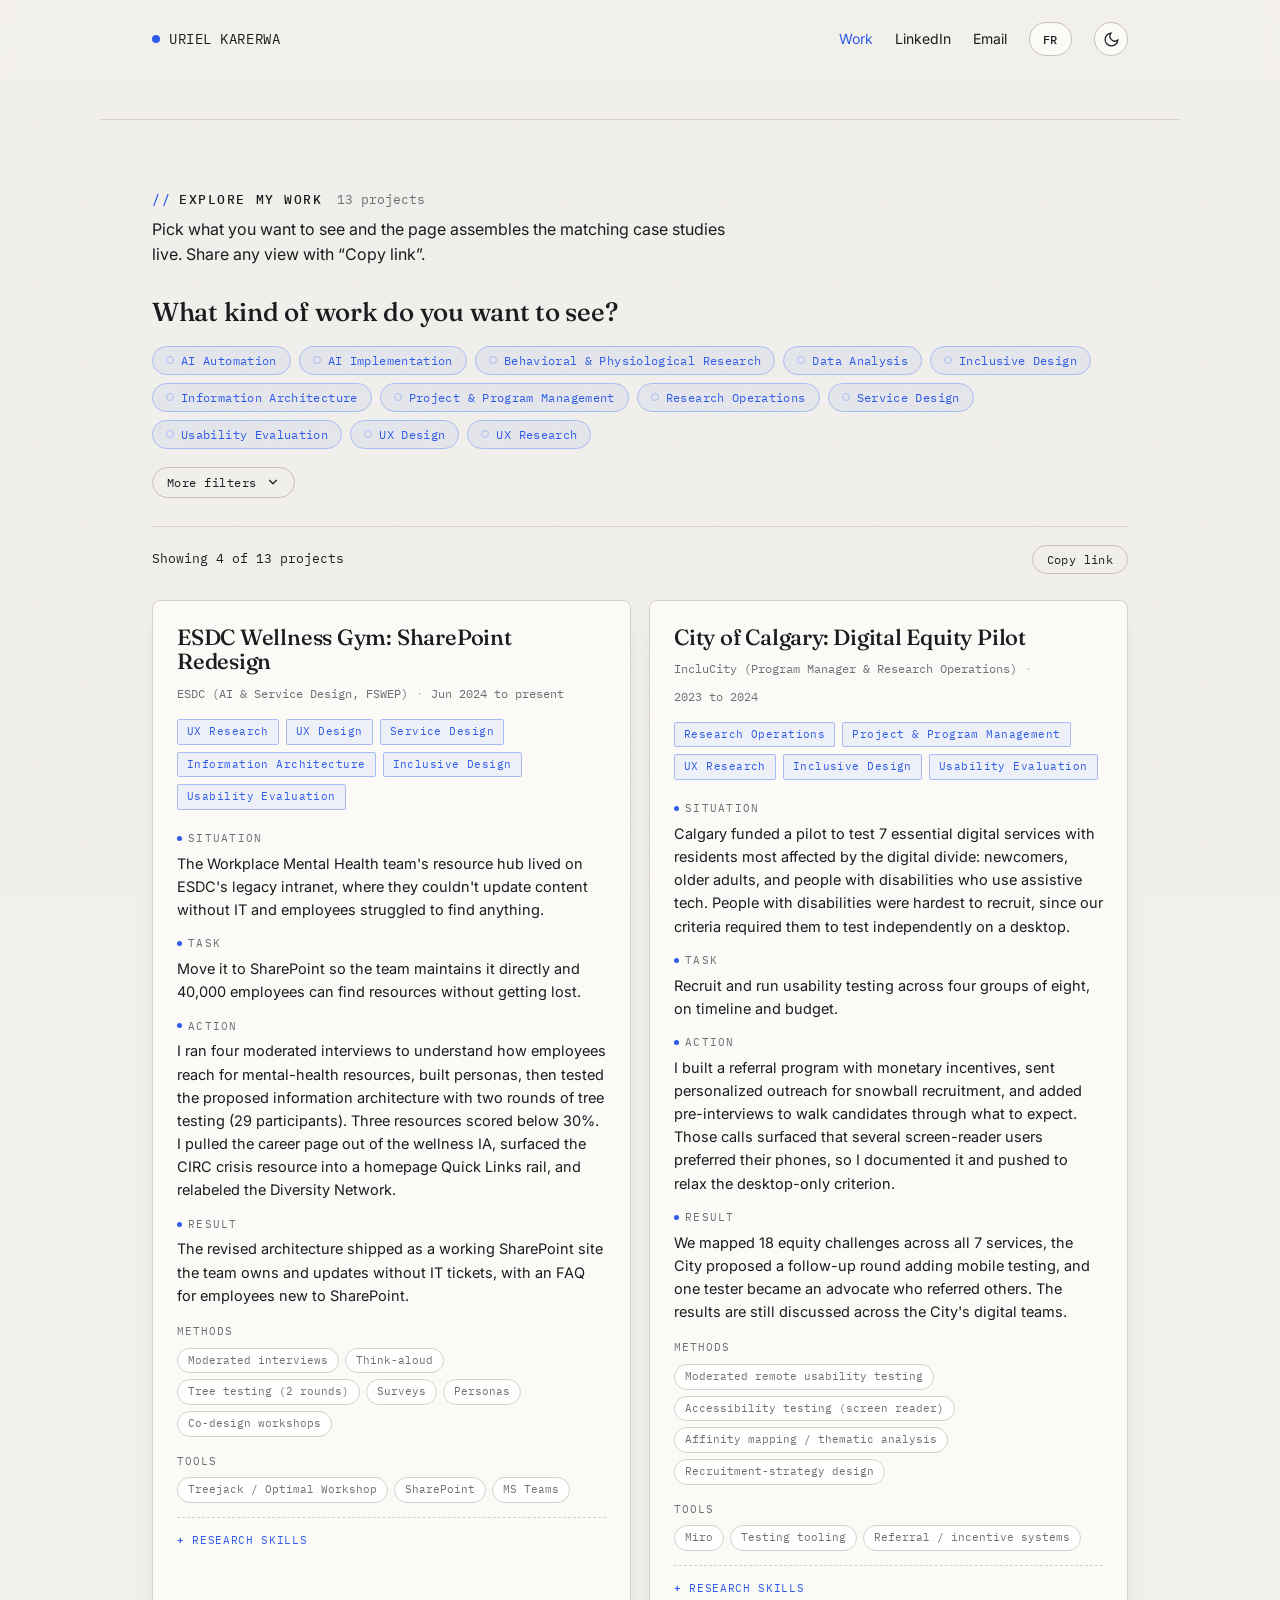
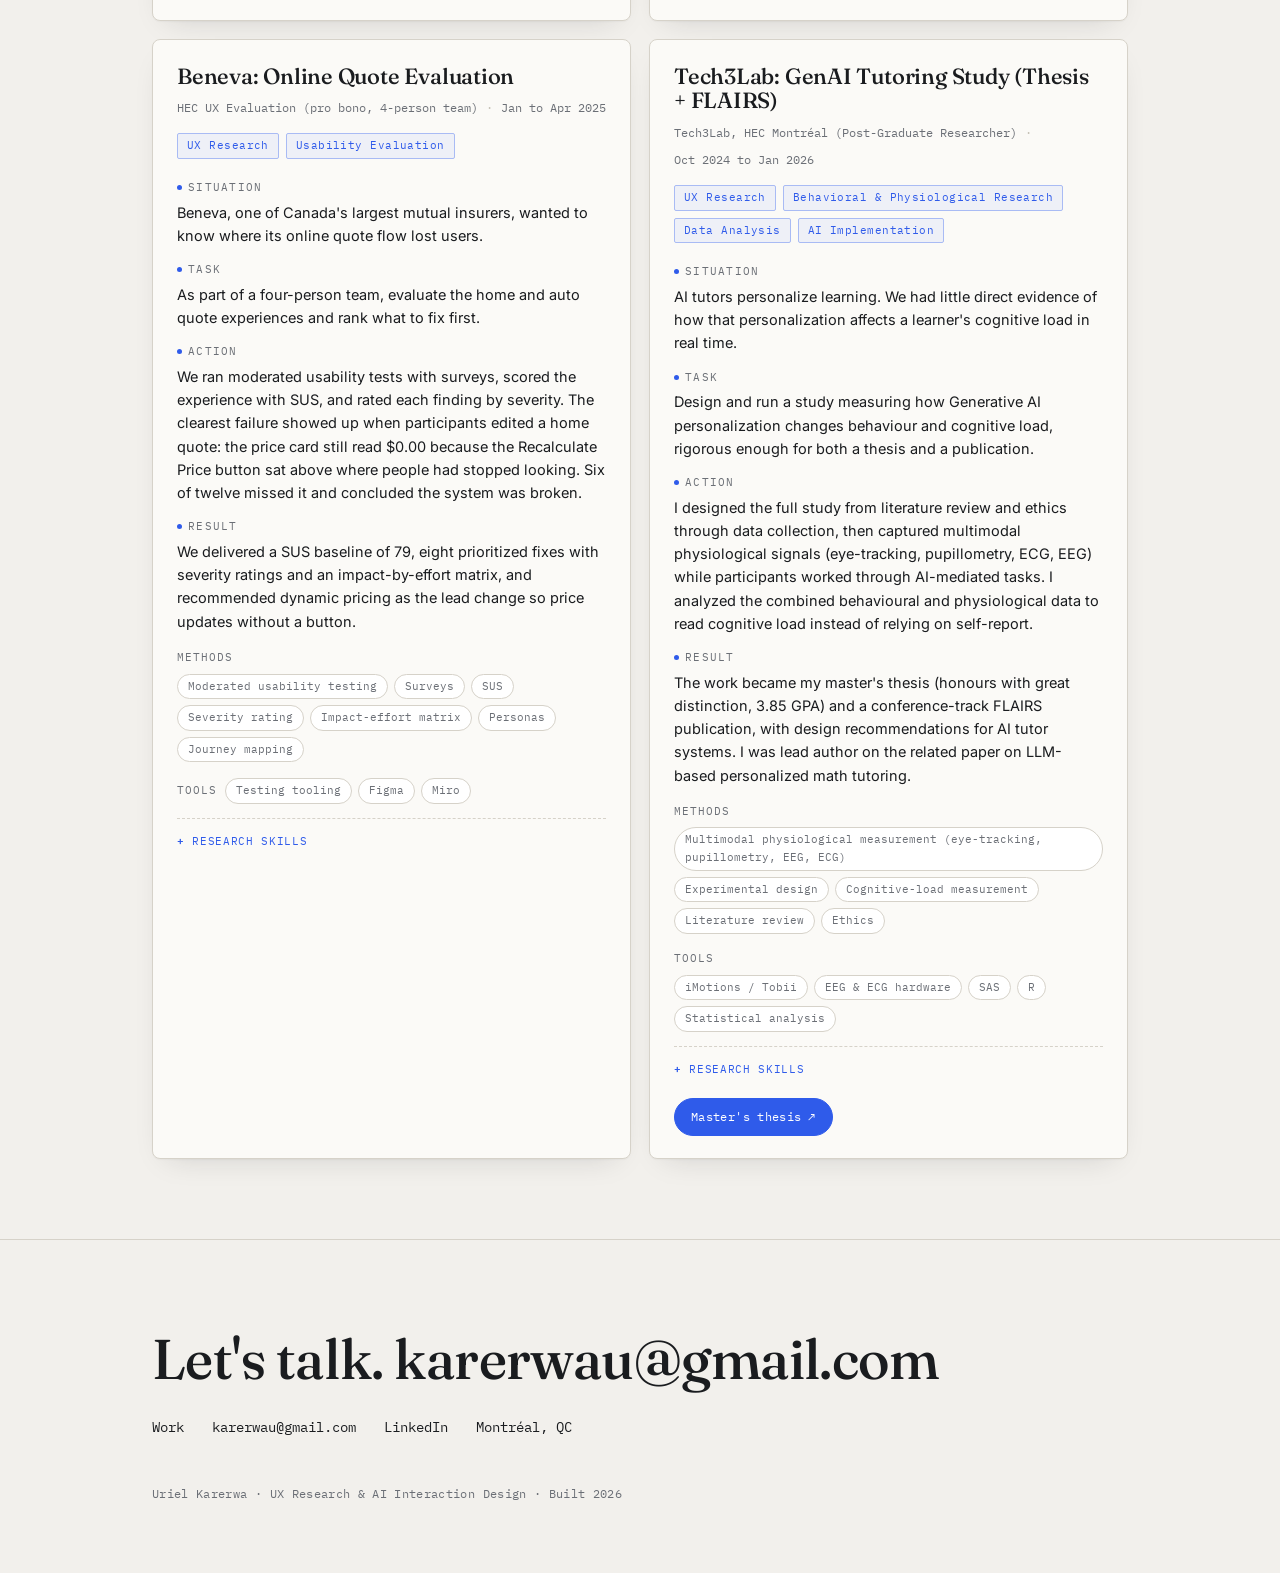
==== work.html @ 69202e99 "Phase 1 Revision A: dedicated /work page + progressive disclosure Change A — engine moves to its own" ====
<!DOCTYPE html>
<html lang="en" data-theme="light">
<head>
<meta charset="UTF-8">
<meta name="viewport" content="width=device-width, initial-scale=1.0">
<title>Work — Uriel Karerwa</title>
<meta name="description" content="Filter Uriel Karerwa's case studies by work type, industry, sector, and client.">
<meta name="theme-color" content="#F2F0EC" media="(prefers-color-scheme: light)">
<meta name="theme-color" content="#141518" media="(prefers-color-scheme: dark)">
<meta property="og:title" content="Work — Uriel Karerwa">
<meta property="og:description" content="Filter my case studies by work type, industry, sector, and client.">
<meta property="og:type" content="website">
<meta property="og:image" content="images/favicon-192.png">
<link rel="icon" href="favicon.ico" sizes="any">
<link rel="icon" type="image/png" sizes="32x32" href="images/favicon-32.png">
<link rel="icon" type="image/png" sizes="192x192" href="images/favicon-192.png">
<link rel="apple-touch-icon" sizes="180x180" href="images/apple-touch-icon.png">
<link rel="preconnect" href="https://fonts.googleapis.com">
<link rel="preconnect" href="https://fonts.gstatic.com" crossorigin>
<link href="https://fonts.googleapis.com/css2?family=Fraunces:ital,opsz,wght@0,9..144,400;0,9..144,500;0,9..144,600;1,9..144,400;1,9..144,500&family=Inter:wght@400;500;600&family=IBM+Plex+Mono:wght@400;500&display=swap" rel="stylesheet">
<link rel="stylesheet" href="assets/css/site.css">
</head>
<body>

<a class="skip" href="#main">Skip to content</a>
<div class="progress" id="progress" aria-hidden="true"></div>

<header id="site-header">
  <div class="wrap topbar">
    <a class="name" href="index.html"><span class="pulse-dot" aria-hidden="true"></span>URIEL KARERWA</a>
    <nav>
      <a href="work.html" class="ulink active" aria-current="page" data-t="nav_work">Work</a>
      <a href="https://www.linkedin.com/in/uriel-karerwa" target="_blank" rel="noopener" class="ulink">LinkedIn</a>
      <a href="mailto:karerwau@gmail.com" class="ulink" data-t="nav_email">Email</a>
      <button class="lang-toggle" id="lang-toggle" type="button" aria-label="Passer en français">FR</button>
      <button class="theme-toggle" id="theme-toggle" type="button" aria-label="Toggle dark mode" title="Toggle theme">
        <svg class="moon" viewBox="0 0 24 24" aria-hidden="true"><path d="M21 12.8A9 9 0 1 1 11.2 3a7 7 0 0 0 9.8 9.8z"/></svg>
        <svg class="sun" viewBox="0 0 24 24" aria-hidden="true"><circle cx="12" cy="12" r="4.2"/><path d="M12 2v2M12 20v2M4.9 4.9l1.4 1.4M17.7 17.7l1.4 1.4M2 12h2M20 12h2M4.9 19.1l1.4-1.4M17.7 6.3l1.4-1.4"/></svg>
      </button>
    </nav>
  </div>
</header>

<span id="top"></span>

<main id="main">

<div class="section-head wrap" id="explore">
  <h2 id="pf-title">Explore my work</h2>
  <span class="count" id="pf-section-count"></span>
</div>

<section class="pf-work wrap" aria-labelledby="pf-title">
  <p class="pf-intro">Pick what you want to see and the page assembles the matching case studies live. Share any view with “Copy link”.</p>

  <p class="pf-prompt">What kind of work do you want to see?</p>
  <div class="pf-primary" id="pf-primary"></div>

  <div class="pf-more">
    <button type="button" class="pf-more-toggle" id="pf-more-toggle" aria-expanded="false" aria-controls="pf-secondary">
      <span class="pf-more-label">More filters</span>
      <span class="pf-badge" id="pf-more-badge" aria-label="active filters in this panel" hidden>0</span>
      <span class="pf-chevron" aria-hidden="true"><svg viewBox="0 0 24 24"><path d="M6 9l6 6 6-6"/></svg></span>
    </button>
    <div class="pf-secondary" id="pf-secondary" hidden></div>
  </div>

  <div class="pf-resulthead">
    <p class="pf-count" id="pf-count" aria-live="polite"></p>
    <div class="pf-active" id="pf-active" aria-label="Active filters"></div>
    <button type="button" class="pf-ctl" id="pf-clear" hidden>Clear all</button>
    <button type="button" class="pf-ctl pf-copy" id="pf-copy">Copy link</button>
  </div>

  <div class="pf-results" id="pf-results" aria-live="polite"></div>
</section>

</main>

<footer>
  <div class="wrap">
    <div class="big" data-t="foot_big">Let's talk. <a href="mailto:karerwau@gmail.com">karerwau@gmail.com</a></div>
    <div class="frow">
      <a href="work.html" class="ulink" data-t="nav_work">Work</a>
      <a href="mailto:karerwau@gmail.com" class="ulink">karerwau@gmail.com</a>
      <a href="https://www.linkedin.com/in/uriel-karerwa" target="_blank" rel="noopener" class="ulink">LinkedIn</a>
      <span>Montréal, QC</span>
    </div>
    <div class="colophon" data-t="foot_colophon">Uriel Karerwa · UX Research &amp; AI Interaction Design · Built 2026</div>
  </div>
</footer>

<script src="assets/js/site.js"></script>
<script src="assets/js/portfolio.js"></script>
</body>
</html>
---- assets/css/site.css ----
:root{
    --bg:#F2F0EC;
    --ink:#1A1C1F;
    --muted:#6B6F76;
    --line:#D6D2C9;
    --line-strong:#C5C0B5;
    --signal:#2F5BEA;
    --signal-dim:#A9BBF4;
    --signal-soft:rgba(47,91,234,.06);
    --surface:#FBFAF7;
    --surface-2:#FFFFFF;
    --shadow:0 1px 2px rgba(26,28,31,.04), 0 12px 30px -16px rgba(26,28,31,.18);
    --shadow-lift:0 2px 4px rgba(26,28,31,.05), 0 22px 48px -20px rgba(47,91,234,.30);
    --grain:.035;
    --maxw:1080px;
    --ease:cubic-bezier(.22,.61,.36,1);
  }
  html[data-theme="dark"]{
    --bg:#131417;
    --ink:#ECEAE4;
    --muted:#9DA1A9;
    --line:#2B2D32;
    --line-strong:#3A3D43;
    --signal:#7C93FF;
    --signal-dim:#3C4A86;
    --signal-soft:rgba(124,147,255,.08);
    --surface:#1A1C20;
    --surface-2:#212328;
    --shadow:0 1px 2px rgba(0,0,0,.4), 0 14px 34px -18px rgba(0,0,0,.7);
    --shadow-lift:0 2px 4px rgba(0,0,0,.5), 0 24px 52px -20px rgba(124,147,255,.30);
    --grain:.05;
  }
  *{box-sizing:border-box;margin:0;padding:0}
  html{scroll-behavior:smooth}
  body{
    background:var(--bg);
    color:var(--ink);
    font-family:"Inter",system-ui,sans-serif;
    font-size:17px;
    line-height:1.6;
    -webkit-font-smoothing:antialiased;
    overflow-x:hidden;
    transition:background .5s var(--ease), color .5s var(--ease);
  }
  /* fine grain texture for depth */
  body::before{
    content:"";position:fixed;inset:0;z-index:0;pointer-events:none;
    opacity:var(--grain);
    background-image:url("data:image/svg+xml,%3Csvg xmlns='http://www.w3.org/2000/svg' width='160' height='160'%3E%3Cfilter id='n'%3E%3CfeTurbulence type='fractalNoise' baseFrequency='0.9' numOctaves='2' stitchTiles='stitch'/%3E%3C/filter%3E%3Crect width='100%25' height='100%25' filter='url(%23n)'/%3E%3C/svg%3E");
    transition:opacity .5s var(--ease);
  }
  .wrap{max-width:var(--maxw);margin:0 auto;padding:0 clamp(24px,5vw,52px);position:relative;z-index:1}
  a{color:var(--signal);text-decoration:none}
  a:hover{text-decoration:underline}
  :focus-visible{outline:2px solid var(--signal);outline-offset:3px;border-radius:2px}

  /* skip link */
  .skip{
    position:absolute;left:-9999px;top:8px;z-index:60;
    background:var(--signal);color:#fff;padding:8px 14px;border-radius:4px;
    font-family:"IBM Plex Mono",monospace;font-size:13px
  }
  .skip:focus{left:16px}

  /* scroll progress — a signal line */
  .progress{
    position:fixed;top:0;left:0;height:2px;width:100%;z-index:50;
    transform:scaleX(0);transform-origin:0 50%;
    background:linear-gradient(90deg,var(--signal),var(--signal-dim));
    box-shadow:0 0 10px var(--signal-dim)
  }

  /* utility / mono labels */
  .mono{font-family:"IBM Plex Mono",monospace;font-weight:400}
  .eyebrow{
    font-family:"IBM Plex Mono",monospace;
    font-size:12px;letter-spacing:.14em;text-transform:uppercase;
    color:var(--muted);
  }
  /* animated underline links */
  .ulink{position:relative}
  .ulink:hover{text-decoration:none}
  .ulink::after{
    content:"";position:absolute;left:0;right:0;bottom:-2px;height:1px;
    background:currentColor;transform:scaleX(0);transform-origin:0 50%;
    transition:transform .35s var(--ease)
  }
  .ulink:hover::after,.ulink:focus-visible::after{transform:scaleX(1)}

  /* ---------- header ---------- */
  header{
    position:sticky;top:0;z-index:40;padding:22px 0;
    background:color-mix(in srgb, var(--bg) 78%, transparent);
    backdrop-filter:saturate(140%) blur(10px);
    -webkit-backdrop-filter:saturate(140%) blur(10px);
    border-bottom:1px solid transparent;
    transition:padding .35s var(--ease), border-color .35s var(--ease), background .5s var(--ease);
  }
  header.scrolled{padding:13px 0;border-bottom-color:var(--line)}
  .topbar{display:flex;justify-content:space-between;align-items:center;gap:16px}
  .topbar .name{
    font-family:"IBM Plex Mono",monospace;font-size:14px;letter-spacing:.04em;
    display:inline-flex;align-items:center;gap:9px;color:var(--ink)
  }
  .topbar .name:hover{text-decoration:none}
  .pulse-dot{
    width:8px;height:8px;border-radius:50%;background:var(--signal);
    box-shadow:0 0 0 0 var(--signal-dim);animation:pulse 2.6s var(--ease) infinite
  }
  @keyframes pulse{
    0%{box-shadow:0 0 0 0 color-mix(in srgb,var(--signal) 55%, transparent)}
    70%{box-shadow:0 0 0 9px transparent}
    100%{box-shadow:0 0 0 0 transparent}
  }
  .topbar nav{display:flex;align-items:center;gap:22px}
  .topbar nav a{color:var(--ink);font-size:14px}
  .topbar nav a.active{color:var(--signal)}
  .theme-toggle{
    appearance:none;border:1px solid var(--line-strong);background:var(--surface);
    color:var(--ink);width:34px;height:34px;border-radius:50%;cursor:pointer;
    display:inline-flex;align-items:center;justify-content:center;
    transition:transform .4s var(--ease), border-color .3s var(--ease), background .3s var(--ease)
  }
  .theme-toggle:hover{transform:rotate(18deg) scale(1.06);border-color:var(--signal)}
  .theme-toggle svg{width:17px;height:17px;stroke:var(--ink);fill:none;stroke-width:1.8;stroke-linecap:round}
  .theme-toggle .sun{display:none}
  html[data-theme="dark"] .theme-toggle .sun{display:block}
  html[data-theme="dark"] .theme-toggle .moon{display:none}
  .lang-toggle{
    appearance:none;border:1px solid var(--line-strong);background:var(--surface);
    color:var(--ink);height:34px;padding:0 13px;border-radius:100px;cursor:pointer;
    font-family:"IBM Plex Mono",monospace;font-size:12px;font-weight:500;letter-spacing:.06em;
    display:inline-flex;align-items:center;justify-content:center;
    transition:border-color .3s var(--ease), color .3s var(--ease), background .3s var(--ease)
  }
  .lang-toggle:hover{border-color:var(--signal);color:var(--signal)}

  /* ---------- hero ---------- */
  .hero{padding-top:96px}
  .hero .badge{
    display:inline-flex;align-items:center;gap:9px;margin-bottom:26px;
    font-family:"IBM Plex Mono",monospace;font-size:12px;letter-spacing:.1em;
    text-transform:uppercase;color:var(--muted);
    border:1px solid var(--line);background:var(--surface);
    padding:6px 13px;border-radius:100px
  }
  .hero .badge .dot{width:7px;height:7px;border-radius:50%;background:#27a35a;box-shadow:0 0 0 0 rgba(39,163,90,.5);animation:pulse 2.6s var(--ease) infinite}
  .hero h1{
    font-family:"Fraunces",serif;
    font-weight:500;
    font-size:clamp(38px,6.2vw,76px);
    line-height:1.02;
    letter-spacing:-.015em;
    max-width:15ch;
  }
  .hero h1 .accent{font-style:italic;font-weight:400;color:var(--signal);position:relative;white-space:nowrap}
  .hero .sub{
    margin-top:26px;
    font-size:clamp(18px,2.2vw,22px);
    max-width:46ch;
    color:var(--ink);
  }
  .hero .meta{margin-top:24px;color:var(--muted);font-size:15px;display:flex;flex-wrap:wrap;gap:8px 0;align-items:center}
  .hero .meta span:not(:last-child)::after{content:"·";margin:0 12px;color:var(--line-strong)}
  .trace-band{width:100%;margin:54px 0 0;border-top:1px solid var(--line);border-bottom:1px solid var(--line);position:relative;overflow:hidden}
  .trace-band svg{display:block;width:100%;height:84px}
  .trace-path{fill:none;stroke:var(--signal);stroke-width:1.5}
  .trace-pulse{fill:var(--signal);filter:drop-shadow(0 0 6px var(--signal))}

  /* ---------- intro ---------- */
  .intro{padding-top:64px;padding-bottom:20px}
  .intro p.lead{font-size:clamp(22px,2.6vw,30px);line-height:1.42;max-width:24ch;font-family:"Fraunces",serif;font-weight:400}
  .intro p.lead .hl{color:var(--signal);font-style:italic}
  .intro .detail{font-family:"Inter",sans-serif;font-size:17px;max-width:62ch;margin-top:24px;color:var(--ink);line-height:1.65}
  .intro .detail.em{font-weight:600;font-size:19px;color:var(--ink);max-width:60ch}

  /* ---------- photo band ---------- */
  .photo-band{margin:52px auto 4px;display:grid;gap:16px;grid-template-columns:1fr}
  @media(min-width:720px){.photo-band{grid-template-columns:1fr 1.45fr}}
  .pb-fig{
    position:relative;margin:0;border:1px solid var(--line);border-radius:8px;overflow:hidden;
    background:var(--surface);box-shadow:var(--shadow);
    transition:transform .35s var(--ease), box-shadow .35s var(--ease), border-color .35s var(--ease)
  }
  .pb-fig:hover{transform:translateY(-3px);box-shadow:var(--shadow-lift);border-color:var(--signal-dim)}
  .pb-fig img{width:100%;height:300px;display:block;object-fit:cover;transition:transform .7s var(--ease)}
  @media(min-width:720px){.pb-fig img{height:430px}}
  .pb-fig:hover img{transform:scale(1.04)}
  .pb-cap{
    position:absolute;left:0;right:0;bottom:0;padding:36px 16px 13px;
    display:flex;align-items:center;gap:9px;
    font-family:"IBM Plex Mono",monospace;font-size:12px;letter-spacing:.04em;color:#fff;
    background:linear-gradient(transparent, color-mix(in srgb,var(--ink) 80%, transparent))
  }
  .pb-cap .pb-dot{width:6px;height:6px;border-radius:50%;background:var(--signal);flex:0 0 auto;box-shadow:0 0 8px var(--signal)}
  /* placeholder until the photo lands in images/ */
  .pb-fig.pending{border-style:dashed;border-color:var(--signal-dim);box-shadow:none}
  .pb-fig.pending img,.pb-fig.pending .pb-cap{display:none}
  .pb-ph{display:none}
  .pb-fig.pending .pb-ph{
    display:flex;flex-direction:column;align-items:center;justify-content:center;gap:7px;
    min-height:300px;text-align:center;padding:22px;background:var(--surface)
  }
  @media(min-width:720px){.pb-fig.pending .pb-ph{min-height:430px}}
  .pb-ph .pl{font-family:"IBM Plex Mono",monospace;font-size:11px;letter-spacing:.12em;color:var(--signal)}
  .pb-ph .pn{font-family:"IBM Plex Mono",monospace;font-size:12.5px;color:var(--muted);word-break:break-all}

  /* ---------- section heading ---------- */
  .section-head{
    display:flex;align-items:baseline;gap:14px;
    padding-top:70px;padding-bottom:6px;
    border-top:1px solid var(--line);margin-top:40px;
  }
  .section-head h2{font-family:"IBM Plex Mono",monospace;font-weight:500;font-size:13px;letter-spacing:.12em;text-transform:uppercase}
  .section-head h2::before{content:"//";color:var(--signal);margin-right:8px}
  .section-head .count{color:var(--muted);font-family:"IBM Plex Mono",monospace;font-size:13px}

  /* ---------- case ---------- */
  .case{padding:46px 0;border-top:1px solid var(--line);position:relative}
  .case:first-of-type{border-top:none}
  .case::before{
    content:"";position:absolute;left:-28px;top:46px;bottom:46px;width:2px;
    background:var(--signal);transform:scaleY(0);transform-origin:50% 0;
    transition:transform .8s var(--ease) .1s;border-radius:2px
  }
  .case.in::before{transform:scaleY(1)}
  @media(max-width:1140px){.case::before{display:none}}
  .case-num{font-family:"IBM Plex Mono",monospace;color:var(--signal);font-size:13px;letter-spacing:.1em}
  .tags{margin-top:10px;display:flex;flex-wrap:wrap;gap:8px}
  .tag{
    font-family:"IBM Plex Mono",monospace;font-size:11px;letter-spacing:.06em;
    color:var(--signal);border:1px solid var(--signal-dim);
    padding:3px 9px;border-radius:2px;background:var(--signal-soft);
    transition:background .25s var(--ease), color .25s var(--ease), border-color .25s var(--ease)
  }
  .tag:hover{background:var(--signal);color:#fff;border-color:var(--signal)}
  .case h3{
    font-family:"Fraunces",serif;font-weight:500;
    font-size:clamp(27px,3.6vw,40px);line-height:1.08;letter-spacing:-.01em;
    margin-top:16px;max-width:22ch;
  }
  .case-meta{
    margin-top:14px;display:flex;flex-wrap:wrap;gap:6px 22px;
    font-family:"IBM Plex Mono",monospace;font-size:12.5px;color:var(--muted)
  }
  .case-meta b{color:var(--ink);font-weight:500}

  .blocks{margin-top:30px;display:grid;gap:24px}
  @media(min-width:740px){.blocks{grid-template-columns:repeat(3,1fr);gap:30px}}
  .block .lbl{
    font-family:"IBM Plex Mono",monospace;font-size:11px;letter-spacing:.12em;
    text-transform:uppercase;color:var(--muted);
    padding-bottom:8px;margin-bottom:10px;border-bottom:1px solid var(--line);
    display:flex;align-items:center;gap:7px
  }
  .block .lbl::before{content:"";width:5px;height:5px;border-radius:50%;background:var(--signal);flex:0 0 auto}
  .block p{font-size:15.5px;line-height:1.6}

  .metrics{margin-top:26px;display:flex;flex-wrap:wrap;gap:10px}
  .metric{
    background:var(--surface);border:1px solid var(--line);border-radius:5px;
    padding:13px 16px;min-width:120px;
    transition:transform .3s var(--ease), box-shadow .3s var(--ease), border-color .3s var(--ease)
  }
  .metric:hover{transform:translateY(-3px);box-shadow:var(--shadow-lift);border-color:var(--signal-dim)}
  .metric .v{font-family:"Fraunces",serif;font-size:26px;font-weight:500;line-height:1;color:var(--signal)}
  .metric .k{font-family:"IBM Plex Mono",monospace;font-size:11px;color:var(--muted);margin-top:7px;letter-spacing:.03em}

  /* media — responsive image grids */
  .media{margin-top:30px;display:grid;gap:16px}
  .media.grid-2{grid-template-columns:1fr}
  @media(min-width:640px){.media.grid-2{grid-template-columns:1fr 1fr}}
  .media.grid-3{grid-template-columns:1fr}
  @media(min-width:560px){.media.grid-3{grid-template-columns:1fr 1fr}}
  @media(min-width:860px){.media.grid-3{grid-template-columns:repeat(3,1fr)}}

  .shot-fig{
    margin:0;border:1px solid var(--line);border-radius:6px;overflow:hidden;
    background:var(--surface);box-shadow:var(--shadow);
    transition:transform .35s var(--ease), box-shadow .35s var(--ease), border-color .35s var(--ease)
  }
  .shot-fig:hover{transform:translateY(-4px);box-shadow:var(--shadow-lift);border-color:var(--signal-dim)}
  .shot-link{display:block;color:var(--ink);text-decoration:none}
  .shot-link:hover{text-decoration:none}
  .shot{width:100%;display:block;aspect-ratio:16/10;object-fit:cover;background:var(--surface);transition:transform .6s var(--ease)}
  /* show full slide (no crop) for deck screenshots */
  .shot.fit-contain{object-fit:contain;background:var(--surface)}
  .shot-link:hover .shot{transform:scale(1.04)}
  .shot-cap{
    display:flex;align-items:center;justify-content:space-between;gap:10px;
    padding:11px 14px;border-top:1px solid var(--line);background:var(--surface-2);
    font-family:"IBM Plex Mono",monospace;font-size:12px;letter-spacing:.03em;color:var(--ink)
  }
  .shot-cap .ar{color:var(--signal);transition:transform .3s var(--ease)}
  .shot-link:hover .shot-cap{color:var(--signal)}
  .shot-link:hover .shot-cap .ar{transform:translate(3px,-3px)}

  /* placeholder shown until the real file lands in images/ */
  .shot-ph{display:none;min-height:172px;flex-direction:column;align-items:center;justify-content:center;gap:7px;text-align:center;padding:22px;background:var(--surface)}
  .shot-fig.pending{border-style:dashed;border-color:var(--signal-dim);box-shadow:none}
  .shot-fig.pending .shot{display:none}
  .shot-fig.pending .shot-ph{display:flex}
  .shot-ph .pl{font-family:"IBM Plex Mono",monospace;font-size:11px;letter-spacing:.12em;color:var(--signal)}
  .shot-ph .pn{font-family:"IBM Plex Mono",monospace;font-size:12.5px;color:var(--muted);word-break:break-all}

  /* locked image — content behind closed doors, unlock by contacting */
  .shot-wrap{position:relative;display:block}
  .shot-fig.locked .shot{filter:blur(15px) saturate(.85);transform:scale(1.08)}
  .lock-overlay{
    position:absolute;inset:0;display:flex;flex-direction:column;align-items:center;justify-content:center;
    gap:9px;text-align:center;padding:20px;color:#fff;
    background:linear-gradient(180deg, color-mix(in srgb,var(--ink) 30%, transparent), color-mix(in srgb,var(--ink) 55%, transparent));
    transition:background .3s var(--ease)
  }
  .shot-fig.locked:hover .lock-overlay{background:linear-gradient(180deg, color-mix(in srgb,var(--signal) 40%, transparent), color-mix(in srgb,var(--signal) 62%, transparent))}
  .lock-overlay .lock-ico{width:34px;height:34px;display:flex;align-items:center;justify-content:center;border-radius:50%;background:rgba(255,255,255,.16);border:1px solid rgba(255,255,255,.5)}
  .lock-overlay .lock-ico svg{width:16px;height:16px;stroke:#fff;fill:none;stroke-width:2}
  .lock-overlay .lock-t{font-family:"IBM Plex Mono",monospace;font-size:12px;letter-spacing:.04em;max-width:22ch;line-height:1.4}

  /* in-case note (e.g. contact prompt) */
  .case-note{margin-top:24px;font-size:16px;color:var(--muted);line-height:1.6}

  /* ---------- more work ---------- */
  .more-grid{display:grid;gap:0;border-top:1px solid var(--line);margin-top:8px}
  @media(min-width:680px){.more-grid{grid-template-columns:1fr 1fr}}
  .more-item{padding:26px 0;border-bottom:1px solid var(--line);transition:background .3s var(--ease)}
  .more-item:hover{background:var(--signal-soft)}
  @media(min-width:680px){
    .more-item{padding:26px 26px 26px 0}
    .more-item:nth-child(odd){border-right:1px solid var(--line);padding-right:34px}
    .more-item:nth-child(even){padding-left:34px}
    .more-item:hover{border-radius:6px}
  }
  .more-item .mt{font-family:"Fraunces",serif;font-size:21px;font-weight:500;display:flex;align-items:center;gap:10px}
  .more-item .mt .arr{color:var(--signal);opacity:0;transform:translateX(-6px);transition:opacity .3s var(--ease),transform .3s var(--ease)}
  .more-item:hover .mt .arr{opacity:1;transform:none}
  .more-item .mtag{font-family:"IBM Plex Mono",monospace;font-size:11px;letter-spacing:.08em;color:var(--signal);text-transform:uppercase}
  .more-item p{font-size:14.5px;color:var(--muted);margin-top:8px;line-height:1.55}
  a.more-item{display:block;color:inherit;text-decoration:none}
  a.more-item:hover{text-decoration:none}

  /* ---------- footer ---------- */
  footer{padding:90px 0 70px;border-top:1px solid var(--line);margin-top:60px}
  footer .big{
    font-family:"Fraunces",serif;font-weight:500;
    font-size:clamp(30px,5vw,56px);line-height:1.05;letter-spacing:-.01em
  }
  footer .big a{
    color:var(--ink);background:linear-gradient(var(--signal),var(--signal)) no-repeat;
    background-size:0% 2px;background-position:0 92%;
    transition:background-size .4s var(--ease), color .3s var(--ease)
  }
  footer .big a:hover{color:var(--signal);text-decoration:none;background-size:100% 2px}
  footer .frow{margin-top:28px;display:flex;flex-wrap:wrap;gap:10px 28px;font-family:"IBM Plex Mono",monospace;font-size:14px}
  footer .frow a{color:var(--ink)}
  .colophon{margin-top:46px;font-family:"IBM Plex Mono",monospace;font-size:11.5px;color:var(--muted);letter-spacing:.03em}

  /* reveal on scroll */
  .reveal{opacity:0;transform:translateY(16px);transition:opacity .7s var(--ease),transform .7s var(--ease)}
  .reveal.in{opacity:1;transform:none}
  @media(prefers-reduced-motion:reduce){
    .reveal{opacity:1;transform:none;transition:none}
    .case::before{transform:scaleY(1);transition:none}
    .trace-path{animation:none!important}
    .pulse-dot,.hero .badge .dot{animation:none!important}
    html{scroll-behavior:auto}
  }

  /* ============ Phase 1: Explore my work (filterable engine) ============ */
  .pf-work{padding-bottom:20px}
  .pf-work .pf-intro{max-width:60ch;color:var(--ink);font-size:16px;line-height:1.6;margin:0 0 28px}

  /* filter bar */
  .pf-filters{display:flex;flex-direction:column;gap:18px}
  .pf-facet{display:flex;flex-direction:column;gap:10px}
  .pf-facet-label{font-family:"IBM Plex Mono",monospace;font-size:11px;letter-spacing:.12em;text-transform:uppercase;color:var(--muted)}
  .pf-chips{display:flex;flex-wrap:wrap;gap:8px}
  .pf-chip{
    font-family:"IBM Plex Mono",monospace;font-size:12px;letter-spacing:.03em;
    color:var(--signal);background:var(--signal-soft);border:1px solid var(--signal-dim);
    border-radius:100px;padding:6px 13px;cursor:pointer;display:inline-flex;align-items:center;gap:7px;
    transition:background .2s var(--ease),color .2s var(--ease),border-color .2s var(--ease)
  }
  .pf-chip:hover{border-color:var(--signal)}
  .pf-chip::before{content:"";width:6px;height:6px;border-radius:50%;border:1px solid var(--signal-dim);flex:0 0 auto;transition:all .2s var(--ease)}
  .pf-chip[aria-pressed="true"]{background:var(--signal);color:#fff;border-color:var(--signal);font-weight:500}
  .pf-chip[aria-pressed="true"]::before{content:"✓";width:auto;height:auto;border:0;font-size:11px;line-height:1;color:#fff}

  /* result header */
  .pf-resulthead{display:flex;flex-wrap:wrap;align-items:center;gap:12px 16px;margin-top:28px;padding-top:18px;border-top:1px solid var(--line)}
  .pf-count{font-family:"IBM Plex Mono",monospace;font-size:13px;color:var(--ink);margin:0}
  .pf-active{display:flex;flex-wrap:wrap;gap:8px;flex:1 1 auto}
  .pf-activechip{
    font-family:"IBM Plex Mono",monospace;font-size:11.5px;color:var(--ink);background:var(--surface);
    border:1px solid var(--line-strong);border-radius:100px;padding:4px 7px 4px 11px;cursor:pointer;
    display:inline-flex;align-items:center;gap:7px;transition:border-color .2s var(--ease),color .2s var(--ease)
  }
  .pf-activechip:hover{border-color:var(--signal);color:var(--signal)}
  .pf-activechip-x{font-size:15px;line-height:1;color:var(--muted)}
  .pf-activechip:hover .pf-activechip-x{color:var(--signal)}
  .pf-ctl{
    font-family:"IBM Plex Mono",monospace;font-size:12px;letter-spacing:.03em;color:var(--ink);
    background:transparent;border:1px solid var(--line-strong);border-radius:100px;padding:6px 14px;cursor:pointer;
    transition:border-color .2s var(--ease),color .2s var(--ease)
  }
  .pf-ctl:hover{border-color:var(--signal);color:var(--signal)}
  .pf-copy.is-copied{border-color:var(--signal);color:var(--signal)}

  /* results grid */
  .pf-results{margin-top:26px;display:grid;gap:18px}
  @media(min-width:760px){.pf-results{grid-template-columns:1fr 1fr}}

  .pf-card{
    border:1px solid var(--line);border-radius:8px;background:var(--surface);box-shadow:var(--shadow);
    padding:24px 24px 22px;display:flex;flex-direction:column;
    transition:transform .35s var(--ease),box-shadow .35s var(--ease),border-color .35s var(--ease)
  }
  .pf-card:hover{transform:translateY(-3px);box-shadow:var(--shadow-lift);border-color:var(--signal-dim)}
  .pf-card-title{font-family:"Fraunces",serif;font-weight:500;font-size:22px;line-height:1.12;letter-spacing:-.01em;margin:0}
  .pf-card-meta{margin:10px 0 0;font-family:"IBM Plex Mono",monospace;font-size:12px;color:var(--muted);display:flex;flex-wrap:wrap;align-items:center;gap:8px}
  .pf-card-sep{color:var(--line-strong)}
  .pf-worktags{display:flex;flex-wrap:wrap;gap:7px;margin-top:16px}
  .pf-tag{font-family:"IBM Plex Mono",monospace;font-size:11px;letter-spacing:.04em;color:var(--signal);border:1px solid var(--signal-dim);background:var(--signal-soft);padding:3px 9px;border-radius:2px}
  .pf-star{margin-top:20px;display:flex;flex-direction:column;gap:14px}
  .pf-star-block{display:flex;flex-direction:column;gap:5px}
  .pf-star-lbl{font-family:"IBM Plex Mono",monospace;font-size:10.5px;letter-spacing:.12em;text-transform:uppercase;color:var(--muted);display:flex;align-items:center;gap:6px}
  .pf-star-lbl::before{content:"";width:5px;height:5px;border-radius:50%;background:var(--signal)}
  .pf-star-text{margin:0;font-size:14.5px;line-height:1.6;color:var(--ink)}
  .pf-chiprow{margin-top:16px;display:flex;flex-wrap:wrap;gap:8px;align-items:baseline}
  .pf-chiprow-label{font-family:"IBM Plex Mono",monospace;font-size:10.5px;letter-spacing:.1em;text-transform:uppercase;color:var(--muted)}
  .pf-chiplist{display:flex;flex-wrap:wrap;gap:6px}
  .pf-schip{font-family:"IBM Plex Mono",monospace;font-size:11px;color:var(--muted);border:1px solid var(--line);border-radius:100px;padding:3px 10px;background:var(--surface-2)}
  .pf-details{margin-top:14px;border-top:1px dashed var(--line);padding-top:12px}
  .pf-details-summary{font-family:"IBM Plex Mono",monospace;font-size:11px;letter-spacing:.06em;text-transform:uppercase;color:var(--signal);cursor:pointer;list-style:none}
  .pf-details-summary::-webkit-details-marker{display:none}
  .pf-details-summary::before{content:"+ ";font-weight:600}
  .pf-details[open] .pf-details-summary::before{content:"– "}
  .pf-details .pf-chiplist{margin-top:10px}
  .pf-links{margin-top:20px;display:flex;flex-wrap:wrap;gap:10px}
  .pf-btn{
    font-family:"IBM Plex Mono",monospace;font-size:12px;letter-spacing:.03em;color:#fff;background:var(--signal);
    border:1px solid var(--signal);border-radius:100px;padding:8px 16px;text-decoration:none;
    display:inline-flex;align-items:center;gap:7px;transition:opacity .2s var(--ease),transform .2s var(--ease)
  }
  .pf-btn:hover{opacity:.9;text-decoration:none;transform:translateY(-1px)}
  .pf-btn::after{content:"↗"}

  /* empty state */
  .pf-empty{grid-column:1 / -1;border:1px dashed var(--signal-dim);border-radius:8px;background:var(--surface);padding:40px 28px;text-align:center}
  .pf-empty-title{font-family:"Fraunces",serif;font-size:22px;font-weight:500;margin:0}
  .pf-empty-text{margin:10px auto 0;max-width:46ch;color:var(--muted);font-size:15px}
  .pf-empty-actions{margin-top:22px;display:flex;flex-wrap:wrap;gap:12px;justify-content:center}

  /* ===== Revision A: see-more links + progressive disclosure ===== */
  .see-more{font-family:"IBM Plex Mono",monospace;font-size:13px;letter-spacing:.04em;color:var(--signal)}
  .section-head .see-more{margin-left:auto}
  .seemore-row{margin-top:26px}

  .pf-work .pf-prompt{font-family:"Fraunces",serif;font-weight:500;font-size:clamp(20px,2.4vw,26px);line-height:1.3;letter-spacing:-.01em;margin:0 0 16px}
  .pf-primary{display:flex;flex-direction:column;gap:10px}
  .pf-more{margin-top:18px}
  .pf-more-toggle{
    font-family:"IBM Plex Mono",monospace;font-size:12px;letter-spacing:.04em;color:var(--ink);
    background:transparent;border:1px solid var(--line-strong);border-radius:100px;padding:7px 14px;cursor:pointer;
    display:inline-flex;align-items:center;gap:9px;transition:border-color .2s var(--ease),color .2s var(--ease)
  }
  .pf-more-toggle:hover{border-color:var(--signal);color:var(--signal)}
  .pf-badge{font-family:"IBM Plex Mono",monospace;font-size:11px;line-height:1;color:#fff;background:var(--signal);border-radius:100px;min-width:18px;height:18px;padding:0 5px;display:inline-flex;align-items:center;justify-content:center}
  .pf-badge[hidden]{display:none}
  .pf-chevron{display:inline-flex}
  .pf-chevron svg{width:14px;height:14px;stroke:currentColor;fill:none;stroke-width:2;stroke-linecap:round;stroke-linejoin:round;display:block;transition:transform .25s var(--ease)}
  .pf-more-toggle[aria-expanded="true"] .pf-chevron svg{transform:rotate(180deg)}
  .pf-secondary{margin-top:18px;display:flex;flex-direction:column;gap:18px;padding:20px;border:1px solid var(--line);border-radius:8px;background:var(--surface)}
  .pf-secondary[hidden]{display:none}
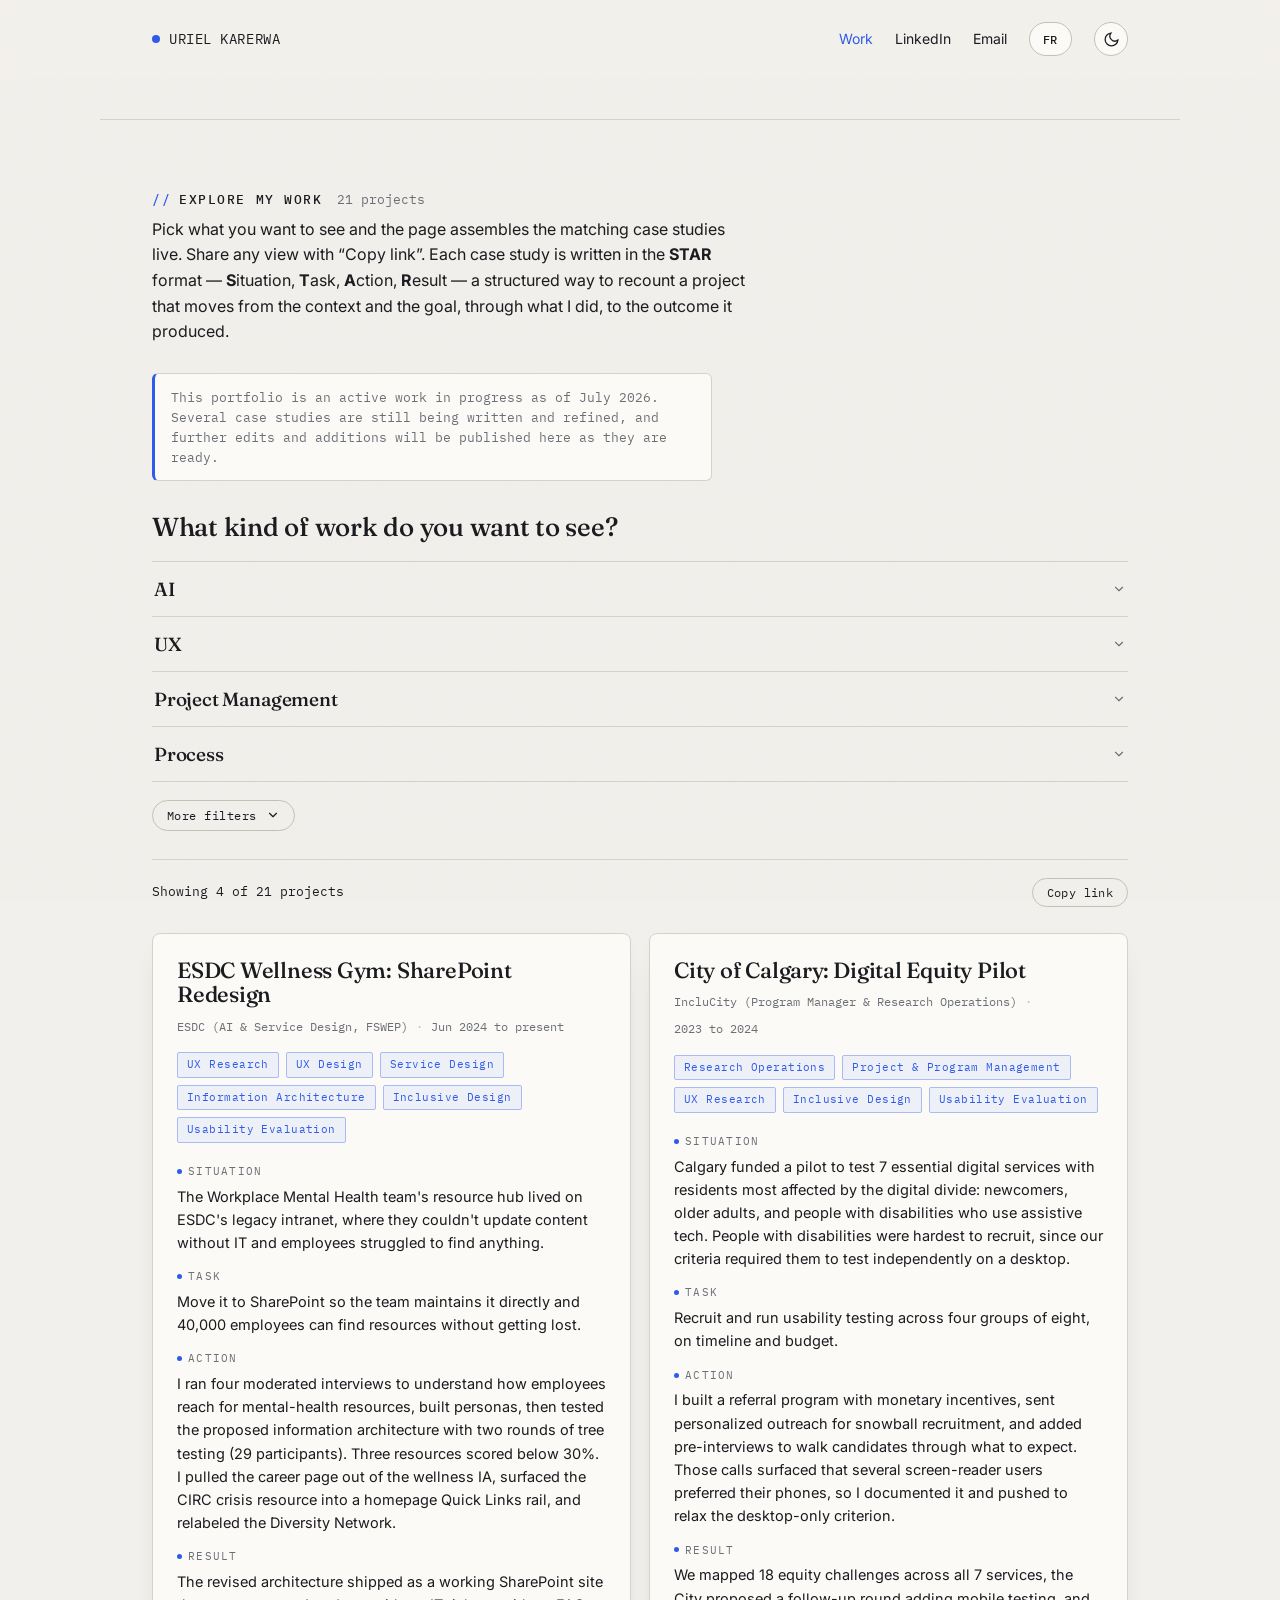
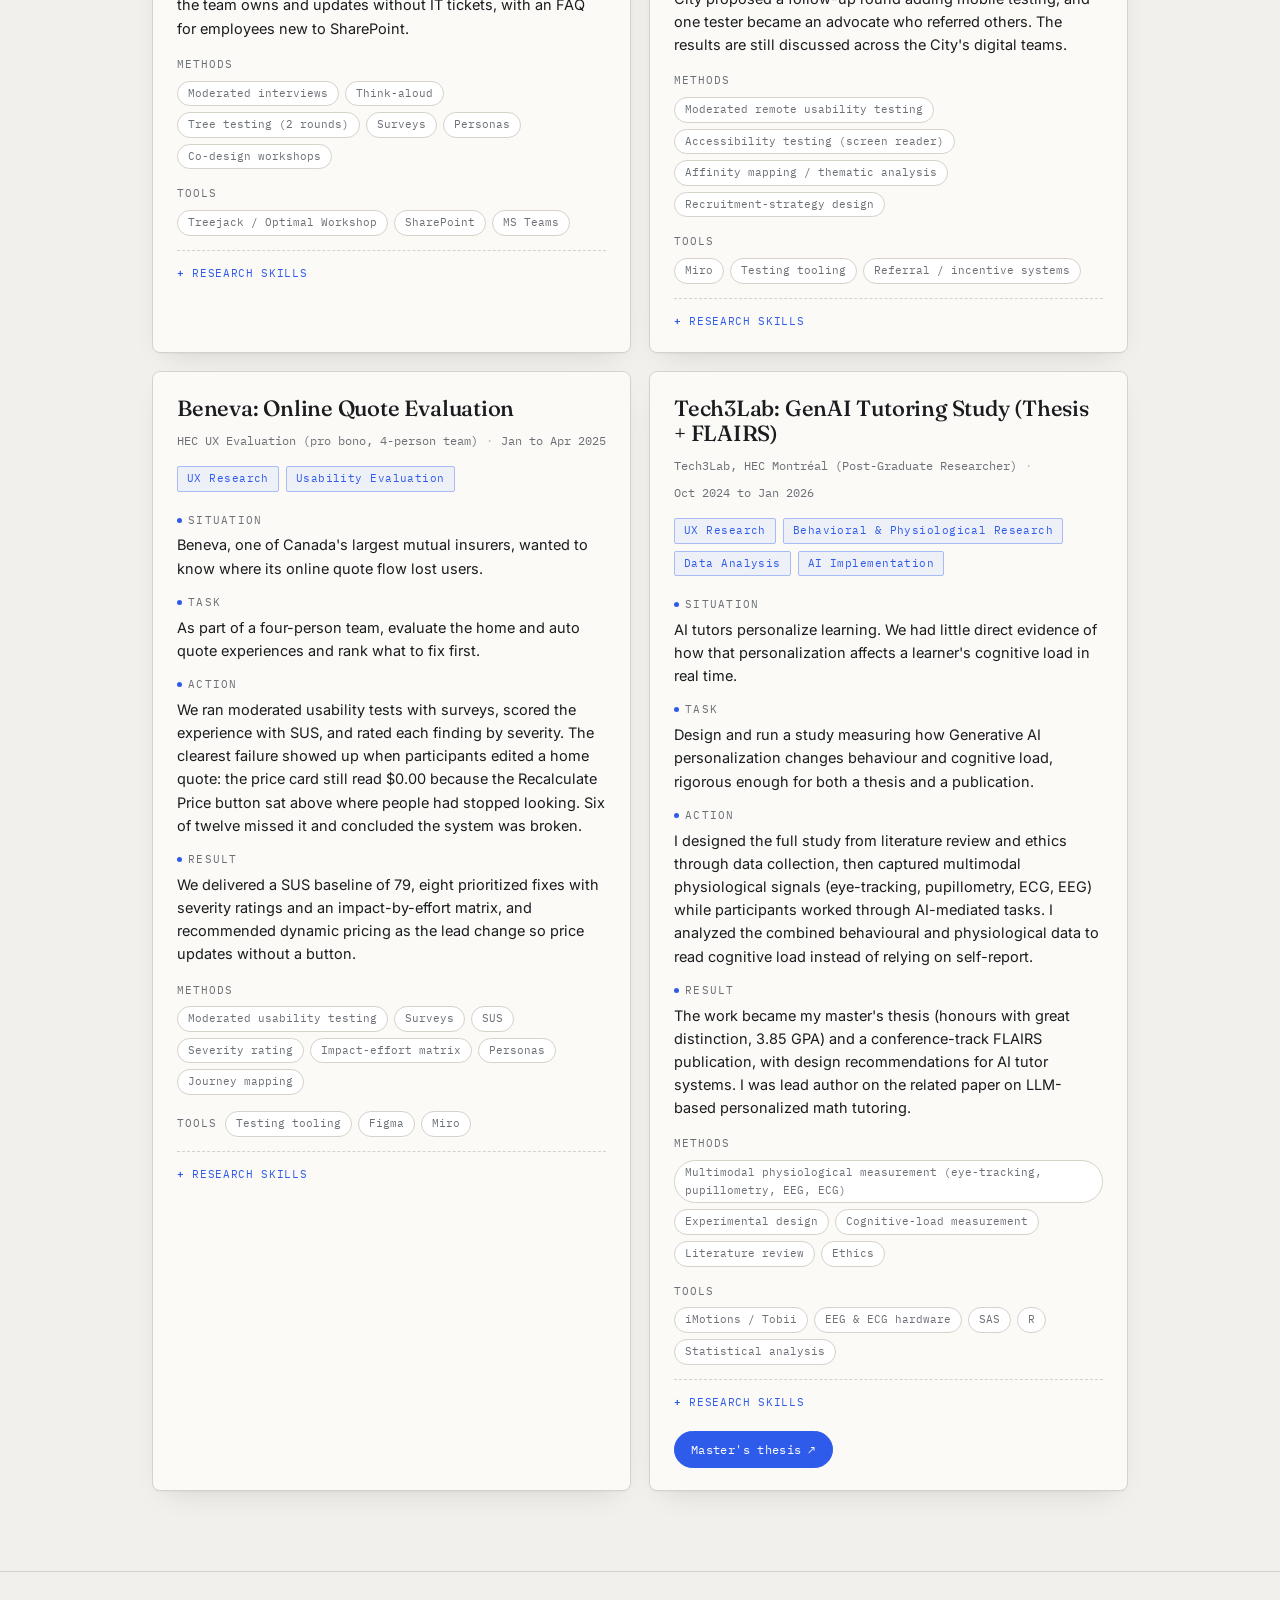
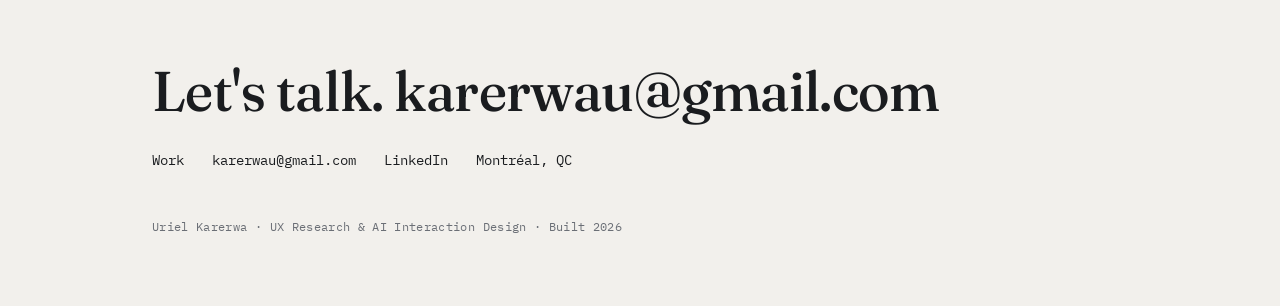
==== commit 3ebd7117: "Add work-in-progress note and STAR explanation to the work page Expand the work page intro to explai" ====
--- a/work.html
+++ b/work.html
@@ -51,7 +51,9 @@
 </div>
 
 <section class="pf-work wrap" aria-labelledby="pf-title">
-  <p class="pf-intro">Pick what you want to see and the page assembles the matching case studies live. Share any view with “Copy link”.</p>
+  <p class="pf-intro">Pick what you want to see and the page assembles the matching case studies live. Share any view with “Copy link”. Each case study is written in the <strong>STAR</strong> format — <strong>S</strong>ituation, <strong>T</strong>ask, <strong>A</strong>ction, <strong>R</strong>esult — a structured way to recount a project that moves from the context and the goal, through what I did, to the outcome it produced.</p>
+
+  <p class="pf-note">This portfolio is an active work in progress as of July 2026. Several case studies are still being written and refined, and further edits and additions will be published here as they are ready.</p>
 
   <p class="pf-prompt">What kind of work do you want to see?</p>
   <div class="pf-primary" id="pf-primary"></div>
--- a/assets/css/site.css
+++ b/assets/css/site.css
@@ -456,8 +456,29 @@
   .section-head .see-more{margin-left:auto}
   .seemore-row{margin-top:26px}
 
+  .pf-work .pf-note{
+    font-family:"IBM Plex Mono",monospace;font-size:12.5px;line-height:1.6;color:var(--muted);
+    max-width:70ch;margin:0 0 30px;padding:13px 16px;
+    border:1px solid var(--line);border-left:3px solid var(--signal);border-radius:6px;background:var(--surface)
+  }
   .pf-work .pf-prompt{font-family:"Fraunces",serif;font-weight:500;font-size:clamp(20px,2.4vw,26px);line-height:1.3;letter-spacing:-.01em;margin:0 0 16px}
-  .pf-primary{display:flex;flex-direction:column;gap:10px}
+  .pf-primary{display:flex;flex-direction:column;gap:0}
+  .pf-cat{border-bottom:1px solid var(--line)}
+  .pf-cat:first-child{border-top:1px solid var(--line)}
+  .pf-cat-toggle{
+    width:100%;display:flex;align-items:center;gap:12px;background:transparent;border:0;cursor:pointer;
+    padding:15px 2px;text-align:left;color:var(--ink);
+    font-family:"Fraunces",serif;font-weight:500;font-size:19px;letter-spacing:-.01em;
+    transition:color .2s var(--ease)
+  }
+  .pf-cat-toggle:hover{color:var(--signal)}
+  .pf-cat-label{flex:0 0 auto}
+  .pf-cat-toggle .pf-cat-badge{margin-left:2px}
+  .pf-cat-toggle .pf-chevron{margin-left:auto;color:var(--muted)}
+  .pf-cat-toggle:hover .pf-chevron{color:var(--signal)}
+  .pf-cat-toggle[aria-expanded="true"] .pf-chevron svg{transform:rotate(180deg)}
+  .pf-cat-panel{padding:0 2px 18px}
+  .pf-cat-panel[hidden]{display:none}
   .pf-more{margin-top:18px}
   .pf-more-toggle{
     font-family:"IBM Plex Mono",monospace;font-size:12px;letter-spacing:.04em;color:var(--ink);
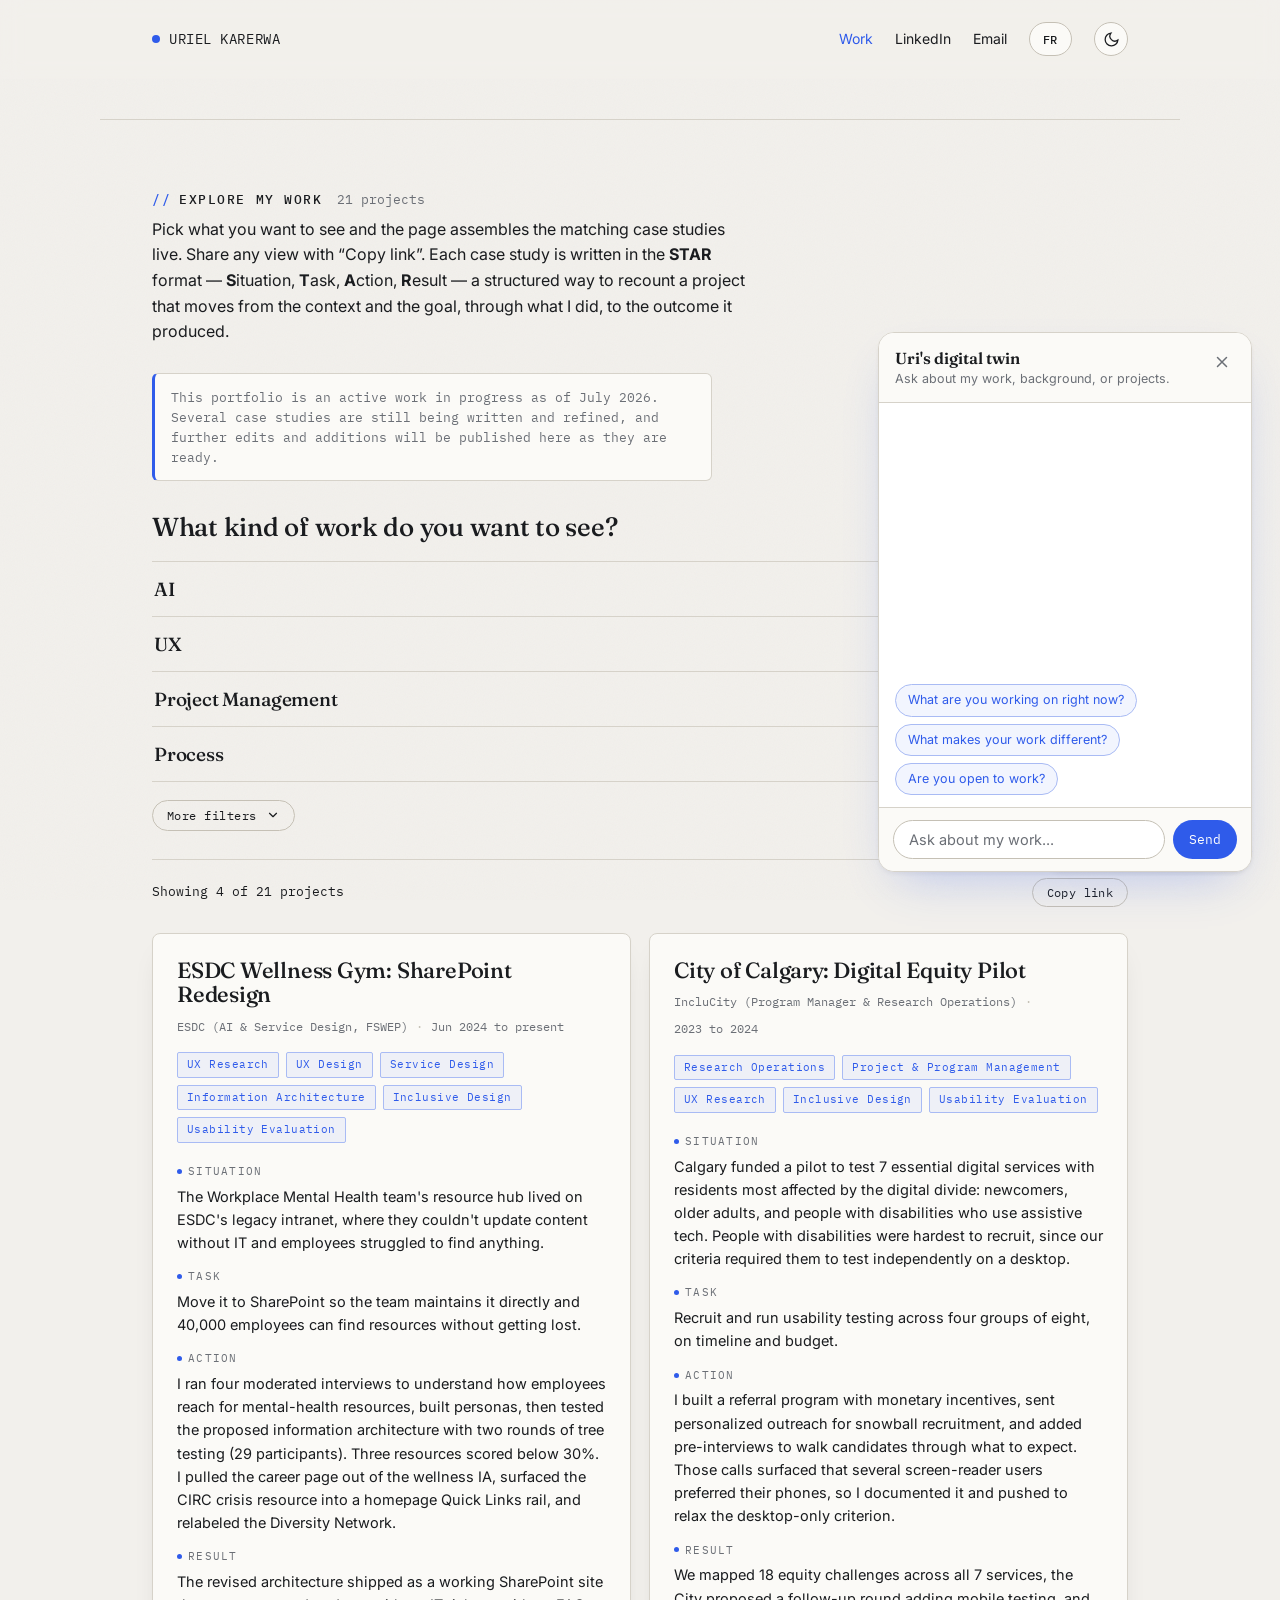
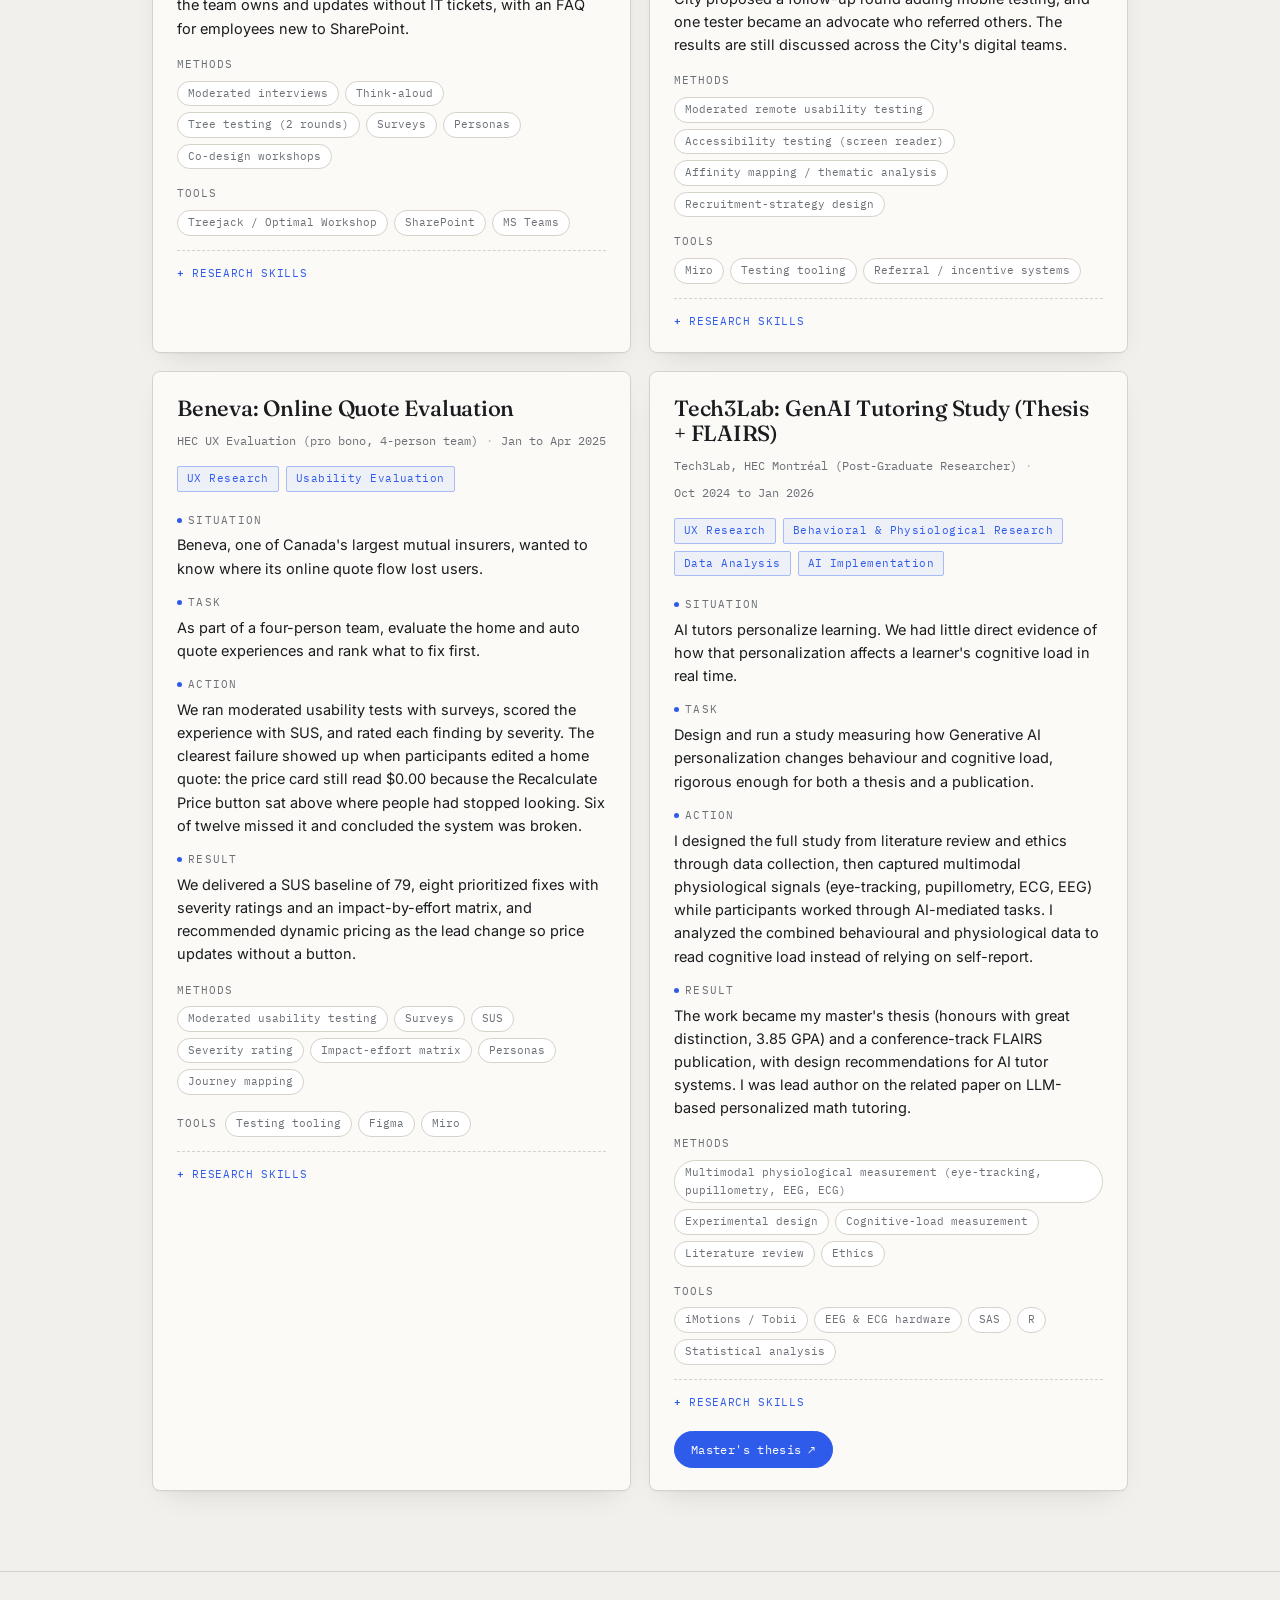
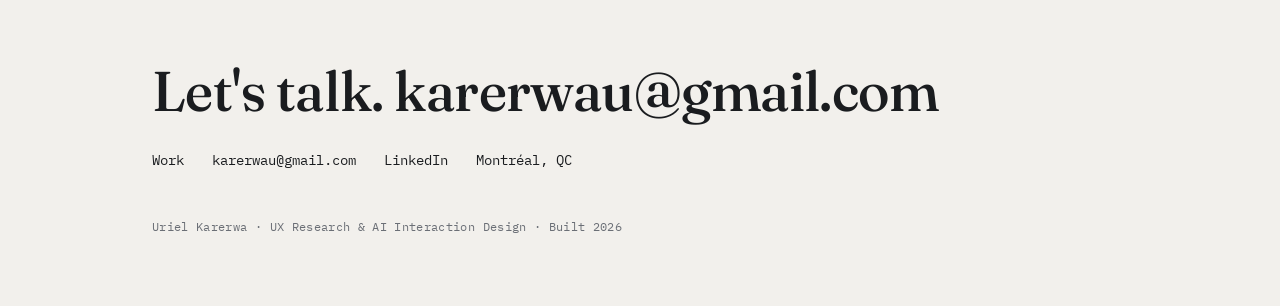
==== commit 7364e990: "Add digital twin chat widget backed by a Netlify Function Adds a text-only chatbot that answers ques" ====
--- a/work.html
+++ b/work.html
@@ -94,5 +94,6 @@
 
 <script src="assets/js/site.js"></script>
 <script src="assets/js/portfolio.js"></script>
+<script src="assets/js/twin.js"></script>
 </body>
 </html>
--- a/assets/css/site.css
+++ b/assets/css/site.css
@@ -493,3 +493,79 @@
   .pf-more-toggle[aria-expanded="true"] .pf-chevron svg{transform:rotate(180deg)}
   .pf-secondary{margin-top:18px;display:flex;flex-direction:column;gap:18px;padding:20px;border:1px solid var(--line);border-radius:8px;background:var(--surface)}
   .pf-secondary[hidden]{display:none}
+
+  /* ============================================================
+     Digital twin chat widget
+     ============================================================ */
+  .twin{position:fixed;right:clamp(16px,4vw,28px);bottom:clamp(16px,4vw,28px);z-index:70;font-family:"Inter",system-ui,sans-serif}
+
+  .twin-launch{
+    display:inline-flex;align-items:center;gap:9px;cursor:pointer;
+    font-family:"IBM Plex Mono",monospace;font-size:13px;letter-spacing:.02em;
+    color:#fff;background:var(--signal);
+    border:none;border-radius:100px;padding:12px 18px;
+    box-shadow:var(--shadow-lift);
+    transition:transform .2s var(--ease),background .2s var(--ease),opacity .2s var(--ease)
+  }
+  .twin-launch:hover{transform:translateY(-2px)}
+  .twin-launch:active{transform:translateY(0)}
+  .twin-launch-dot{width:8px;height:8px;border-radius:50%;background:#fff;box-shadow:0 0 0 0 rgba(255,255,255,.7);animation:twinpulse 2.4s var(--ease) infinite}
+  @keyframes twinpulse{0%{box-shadow:0 0 0 0 rgba(255,255,255,.6)}70%{box-shadow:0 0 0 7px rgba(255,255,255,0)}100%{box-shadow:0 0 0 0 rgba(255,255,255,0)}}
+  .twin[data-open="true"] .twin-launch{opacity:0;pointer-events:none}
+
+  .twin-panel{
+    position:absolute;right:0;bottom:0;
+    width:min(374px,calc(100vw - 32px));height:min(540px,calc(100vh - 96px));
+    display:flex;flex-direction:column;overflow:hidden;
+    background:var(--surface-2);border:1px solid var(--line);border-radius:16px;
+    box-shadow:var(--shadow-lift);
+    animation:twinrise .28s var(--ease)
+  }
+  @keyframes twinrise{from{opacity:0;transform:translateY(12px) scale(.98)}to{opacity:1;transform:none}}
+
+  .twin-head{display:flex;align-items:flex-start;gap:10px;padding:16px 16px 14px;border-bottom:1px solid var(--line);background:var(--surface)}
+  .twin-head-text{display:flex;flex-direction:column;gap:2px;flex:1;min-width:0}
+  .twin-head-title{font-family:"Fraunces",Georgia,serif;font-weight:600;font-size:16px;color:var(--ink);line-height:1.2}
+  .twin-head-sub{font-size:12.5px;color:var(--muted);line-height:1.4}
+  .twin-close{flex:0 0 auto;background:transparent;border:none;cursor:pointer;padding:4px;border-radius:6px;color:var(--muted);transition:color .2s var(--ease),background .2s var(--ease)}
+  .twin-close:hover{color:var(--ink);background:var(--signal-soft)}
+  .twin-close svg{width:18px;height:18px;stroke:currentColor;fill:none;stroke-width:2;stroke-linecap:round;display:block}
+
+  .twin-log{flex:1;overflow-y:auto;padding:16px;display:flex;flex-direction:column;gap:12px}
+  .twin-msg{max-width:88%;padding:10px 13px;border-radius:14px;font-size:14.5px;line-height:1.5;white-space:pre-wrap;word-wrap:break-word}
+  .twin-msg-bot{align-self:flex-start;background:var(--surface);border:1px solid var(--line);color:var(--ink);border-bottom-left-radius:5px}
+  .twin-msg-user{align-self:flex-end;background:var(--signal);color:#fff;border-bottom-right-radius:5px}
+  .twin-msg-pending{color:var(--muted);font-style:italic}
+
+  .twin-chips{display:flex;flex-wrap:wrap;gap:7px;padding:0 16px 12px}
+  .twin-chips[hidden]{display:none}
+  .twin-chip{
+    font-family:"Inter",system-ui,sans-serif;font-size:12.5px;line-height:1.3;text-align:left;
+    color:var(--signal);background:var(--signal-soft);border:1px solid var(--signal-dim);
+    border-radius:100px;padding:7px 12px;cursor:pointer;
+    transition:background .2s var(--ease),border-color .2s var(--ease)
+  }
+  .twin-chip:hover{background:var(--signal);color:#fff;border-color:var(--signal)}
+
+  .twin-inputrow{display:flex;gap:8px;padding:12px 14px;border-top:1px solid var(--line);background:var(--surface)}
+  .twin-input{
+    flex:1;min-width:0;font-family:"Inter",system-ui,sans-serif;font-size:14.5px;color:var(--ink);
+    background:var(--surface-2);border:1px solid var(--line-strong);border-radius:100px;padding:10px 15px;
+    transition:border-color .2s var(--ease)
+  }
+  .twin-input::placeholder{color:var(--muted)}
+  .twin-input:focus{outline:none;border-color:var(--signal)}
+  .twin-send{
+    flex:0 0 auto;font-family:"IBM Plex Mono",monospace;font-size:13px;color:#fff;background:var(--signal);
+    border:none;border-radius:100px;padding:10px 16px;cursor:pointer;transition:opacity .2s var(--ease)
+  }
+  .twin-send:hover{opacity:.9}
+
+  @media (max-width:520px){
+    .twin-panel{width:calc(100vw - 24px);height:calc(100vh - 88px)}
+  }
+  @media (prefers-reduced-motion: reduce){
+    .twin-launch-dot{animation:none}
+    .twin-panel{animation:none}
+    .twin-launch:hover{transform:none}
+  }
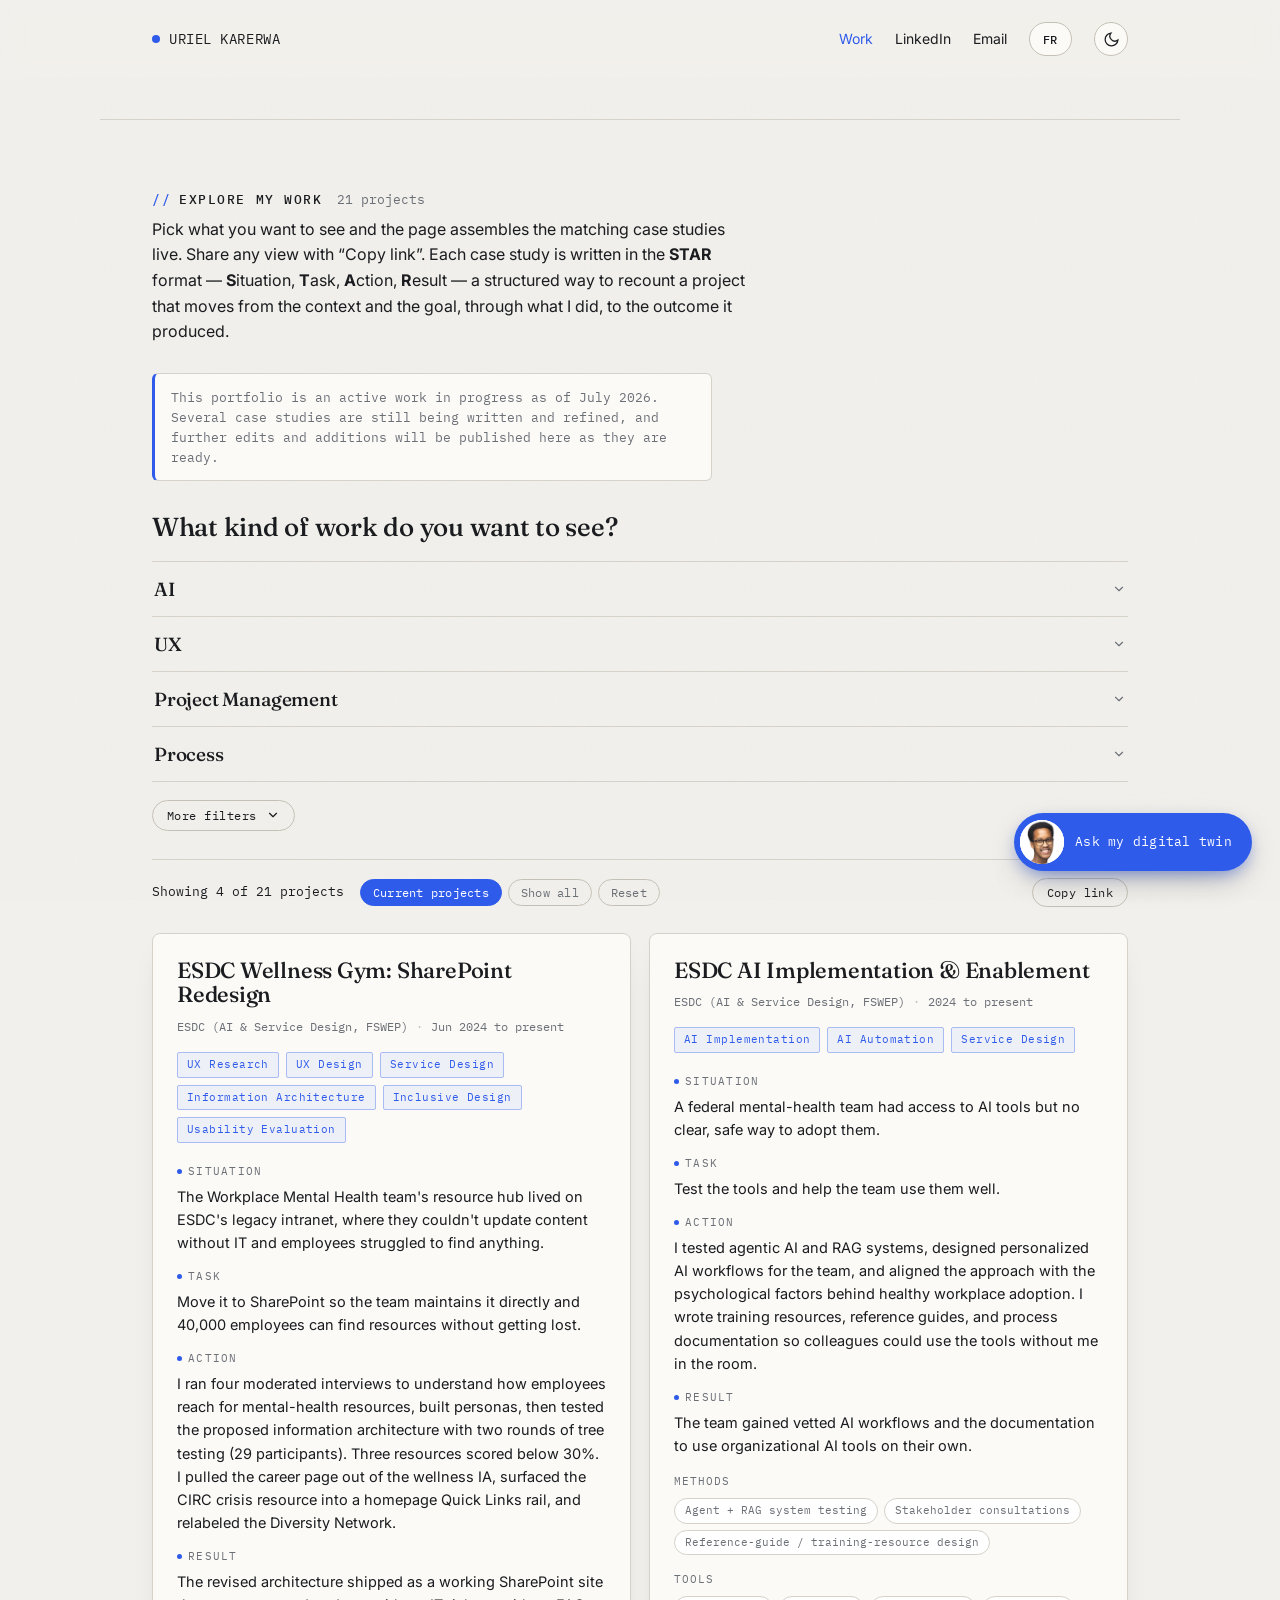
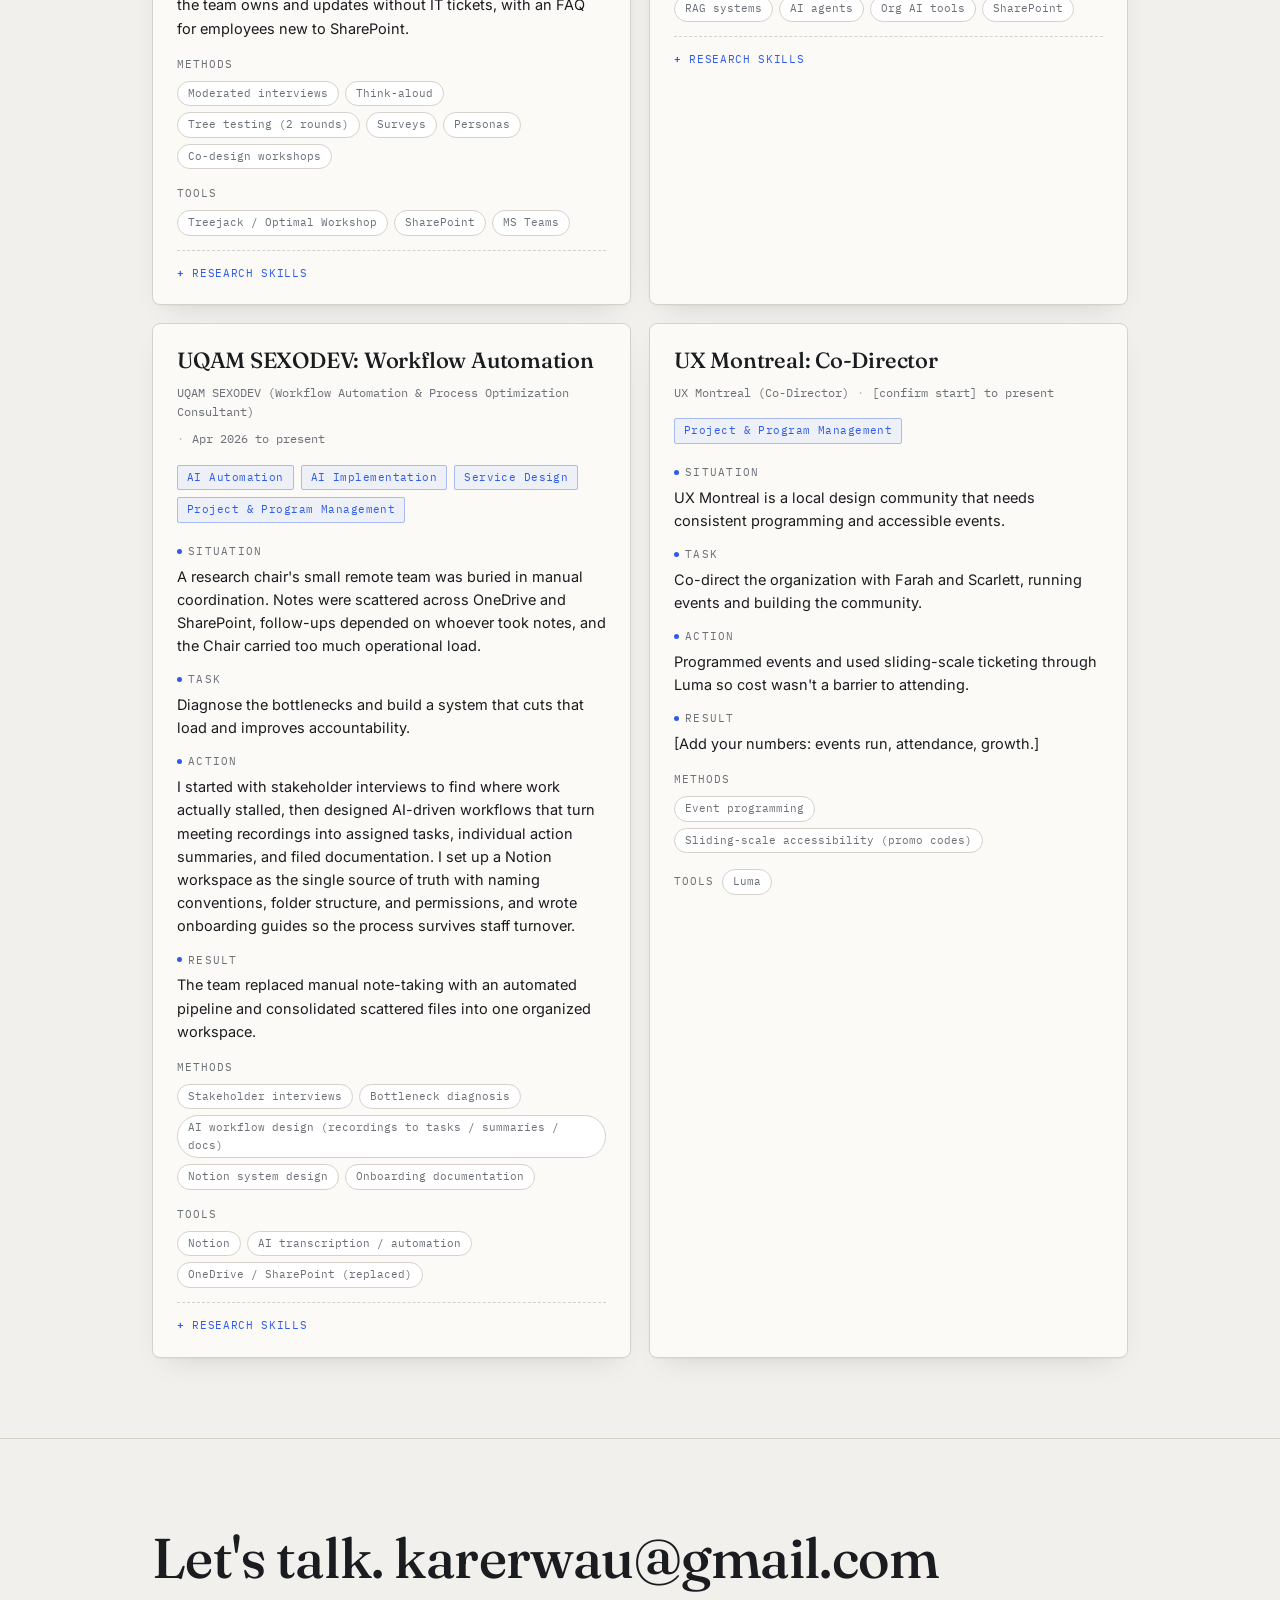
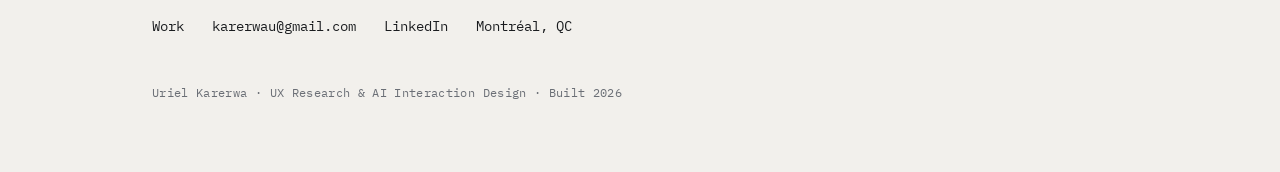
==== commit 1cd285ff: "Twin launcher reversal, Work-page views, shorter routed prompt - Launcher: track scroll position bot" ====
--- a/work.html
+++ b/work.html
@@ -69,6 +69,11 @@
 
   <div class="pf-resulthead">
     <p class="pf-count" id="pf-count" aria-live="polite"></p>
+    <div class="pf-views" id="pf-views" role="group" aria-label="Quick views">
+      <button type="button" class="pf-view" id="pf-view-current">Current projects</button>
+      <button type="button" class="pf-view" id="pf-view-all">Show all</button>
+      <button type="button" class="pf-view pf-view-reset" id="pf-view-reset">Reset</button>
+    </div>
     <div class="pf-active" id="pf-active" aria-label="Active filters"></div>
     <button type="button" class="pf-ctl" id="pf-clear" hidden>Clear all</button>
     <button type="button" class="pf-ctl pf-copy" id="pf-copy">Copy link</button>
--- a/assets/css/site.css
+++ b/assets/css/site.css
@@ -389,6 +389,16 @@
   /* result header */
   .pf-resulthead{display:flex;flex-wrap:wrap;align-items:center;gap:12px 16px;margin-top:28px;padding-top:18px;border-top:1px solid var(--line)}
   .pf-count{font-family:"IBM Plex Mono",monospace;font-size:13px;color:var(--ink);margin:0}
+  .pf-views{display:inline-flex;flex-wrap:wrap;gap:6px}
+  .pf-view{
+    font-family:"IBM Plex Mono",monospace;font-size:12px;letter-spacing:.02em;color:var(--muted);
+    background:transparent;border:1px solid var(--line-strong);border-radius:100px;padding:5px 12px;cursor:pointer;
+    transition:border-color .2s var(--ease),color .2s var(--ease),background .2s var(--ease)
+  }
+  .pf-view:hover{border-color:var(--signal);color:var(--signal)}
+  .pf-view[aria-pressed="true"]{color:#fff;background:var(--signal);border-color:var(--signal)}
+  .pf-view-reset{color:var(--muted)}
+  .pf-view-reset:hover{border-color:var(--ink);color:var(--ink)}
   .pf-active{display:flex;flex-wrap:wrap;gap:8px;flex:1 1 auto}
   .pf-activechip{
     font-family:"IBM Plex Mono",monospace;font-size:11.5px;color:var(--ink);background:var(--surface);
@@ -497,21 +507,53 @@
   /* ============================================================
      Digital twin chat widget
      ============================================================ */
-  .twin{position:fixed;right:clamp(16px,4vw,28px);bottom:clamp(16px,4vw,28px);z-index:70;font-family:"Inter",system-ui,sans-serif}
-
+  .twin{position:fixed;right:clamp(16px,4vw,28px);bottom:clamp(16px,4vw,28px);z-index:70;font-family:"Inter",system-ui,sans-serif;--twin-morph:0;--twin-rest-op:1}
+
+  /* The launcher morphs from a labelled pill (--twin-morph:0) to a compact
+     circle (--twin-morph:1). JS drives --twin-morph from scroll position, and
+     the shape follows through calc(): padding, gap and the label width all
+     scale with (1 - morph), while min-width keeps the circle at the end. */
   .twin-launch{
-    display:inline-flex;align-items:center;gap:9px;cursor:pointer;
+    position:relative;display:inline-flex;align-items:center;justify-content:center;cursor:pointer;
+    min-width:58px;height:58px;border-radius:29px;
+    padding:0 calc((1 - var(--twin-morph)) * 20px) 0 calc((1 - var(--twin-morph)) * 6px);
+    gap:calc((1 - var(--twin-morph)) * 11px);
+    color:#fff;background:var(--signal);border:none;
+    box-shadow:0 6px 16px -4px rgba(47,91,234,.5), 0 12px 34px -12px rgba(26,28,31,.45);
+    opacity:var(--twin-rest-op);
+    transition:padding .45s var(--ease),gap .45s var(--ease),opacity .3s var(--ease),transform .2s var(--ease),background .2s var(--ease);
+    animation:twinenter 2.4s var(--ease) 1
+  }
+  html[data-theme="dark"] .twin-launch{box-shadow:0 6px 16px -4px rgba(124,147,255,.4), 0 12px 34px -12px rgba(0,0,0,.7)}
+  .twin-launch:hover{opacity:1;transform:translateY(-2px)}
+  .twin-launch:active{transform:translateY(0)}
+  .twin-launch:focus-visible{opacity:1}
+
+  .twin-launch-media{flex:0 0 auto;display:inline-flex;align-items:center;justify-content:center;width:26px;height:26px}
+  .twin-launch-glyph{width:26px;height:26px;display:block}
+  .twin-launch-photo{display:none;width:100%;height:100%;object-fit:cover;object-position:50% 22%}
+  /* when a real headshot loads, the media becomes a circular photo with a ring */
+  .twin[data-photo="true"] .twin-launch-media{width:44px;height:44px;border-radius:50%;overflow:hidden;background:#fff;box-shadow:inset 0 0 0 2px rgba(255,255,255,.9)}
+  .twin[data-photo="true"] .twin-launch-photo{display:block}
+  .twin[data-photo="true"] .twin-launch-glyph{display:none}
+
+  .twin-launch-label{
+    max-width:calc((1 - var(--twin-morph)) * 220px);
+    opacity:calc(1 - var(--twin-morph));
+    white-space:nowrap;overflow:hidden;
     font-family:"IBM Plex Mono",monospace;font-size:13px;letter-spacing:.02em;
-    color:#fff;background:var(--signal);
-    border:none;border-radius:100px;padding:12px 18px;
-    box-shadow:var(--shadow-lift);
-    transition:transform .2s var(--ease),background .2s var(--ease),opacity .2s var(--ease)
-  }
-  .twin-launch:hover{transform:translateY(-2px)}
-  .twin-launch:active{transform:translateY(0)}
-  .twin-launch-dot{width:8px;height:8px;border-radius:50%;background:#fff;box-shadow:0 0 0 0 rgba(255,255,255,.7);animation:twinpulse 2.4s var(--ease) infinite}
-  @keyframes twinpulse{0%{box-shadow:0 0 0 0 rgba(255,255,255,.6)}70%{box-shadow:0 0 0 7px rgba(255,255,255,0)}100%{box-shadow:0 0 0 0 rgba(255,255,255,0)}}
-  .twin[data-open="true"] .twin-launch{opacity:0;pointer-events:none}
+    transition:max-width .45s var(--ease),opacity .3s var(--ease)
+  }
+  /* a one-time entrance: rise in, then a small attention bob */
+  @keyframes twinenter{
+    0%{transform:translateY(12px);opacity:0}
+    16%{transform:translateY(0);opacity:1}
+    74%{transform:translateY(0)}
+    84%{transform:translateY(-4px)}
+    94%{transform:translateY(0)}
+  }
+
+  .twin[data-open="true"] .twin-launch{opacity:0;pointer-events:none;transform:scale(.9)}
 
   .twin-panel{
     position:absolute;right:0;bottom:0;
@@ -521,9 +563,19 @@
     box-shadow:var(--shadow-lift);
     animation:twinrise .28s var(--ease)
   }
+  .twin-panel[hidden]{display:none}
   @keyframes twinrise{from{opacity:0;transform:translateY(12px) scale(.98)}to{opacity:1;transform:none}}
 
-  .twin-head{display:flex;align-items:flex-start;gap:10px;padding:16px 16px 14px;border-bottom:1px solid var(--line);background:var(--surface)}
+  .twin-head{display:flex;align-items:center;gap:11px;padding:16px 16px 14px;border-bottom:1px solid var(--line);background:var(--surface)}
+  .twin-head-avatar{
+    flex:0 0 auto;width:40px;height:40px;border-radius:50%;overflow:hidden;
+    display:inline-flex;align-items:center;justify-content:center;
+    background:var(--signal);color:#fff;box-shadow:0 0 0 2px var(--surface-2), 0 0 0 3px var(--signal-dim)
+  }
+  .twin-head-photo{display:none;width:100%;height:100%;object-fit:cover;object-position:50% 22%}
+  .twin-head-initials{font-family:"IBM Plex Mono",monospace;font-size:14px;font-weight:500;letter-spacing:.02em}
+  .twin[data-photo="true"] .twin-head-photo{display:block}
+  .twin[data-photo="true"] .twin-head-initials{display:none}
   .twin-head-text{display:flex;flex-direction:column;gap:2px;flex:1;min-width:0}
   .twin-head-title{font-family:"Fraunces",Georgia,serif;font-weight:600;font-size:16px;color:var(--ink);line-height:1.2}
   .twin-head-sub{font-size:12.5px;color:var(--muted);line-height:1.4}
@@ -547,10 +599,11 @@
   }
   .twin-chip:hover{background:var(--signal);color:#fff;border-color:var(--signal)}
 
-  .twin-inputrow{display:flex;gap:8px;padding:12px 14px;border-top:1px solid var(--line);background:var(--surface)}
+  .twin-inputrow{display:flex;align-items:flex-end;gap:8px;padding:12px 14px;border-top:1px solid var(--line);background:var(--surface)}
   .twin-input{
-    flex:1;min-width:0;font-family:"Inter",system-ui,sans-serif;font-size:14.5px;color:var(--ink);
-    background:var(--surface-2);border:1px solid var(--line-strong);border-radius:100px;padding:10px 15px;
+    flex:1;min-width:0;resize:none;overflow-y:auto;max-height:132px;
+    font-family:"Inter",system-ui,sans-serif;font-size:14.5px;line-height:1.45;color:var(--ink);
+    background:var(--surface-2);border:1px solid var(--line-strong);border-radius:18px;padding:9px 15px;
     transition:border-color .2s var(--ease)
   }
   .twin-input::placeholder{color:var(--muted)}
@@ -562,10 +615,19 @@
   .twin-send:hover{opacity:.9}
 
   @media (max-width:520px){
-    .twin-panel{width:calc(100vw - 24px);height:calc(100vh - 88px)}
+    .twin{right:14px;bottom:14px}
+    /* Mobile: same pill-to-circle morph at a smaller scale so it never crowds the thumb zone. */
+    .twin-launch{min-width:52px;height:52px;border-radius:26px;
+      padding:0 calc((1 - var(--twin-morph)) * 16px) 0 calc((1 - var(--twin-morph)) * 5px);
+      gap:calc((1 - var(--twin-morph)) * 9px)}
+    .twin-launch-media,.twin-launch-glyph{width:24px;height:24px}
+    .twin[data-photo="true"] .twin-launch-media{width:40px;height:40px}
+    .twin-launch-label{max-width:calc((1 - var(--twin-morph)) * 56vw);font-size:12.5px}
+    .twin-panel{width:calc(100vw - 24px);height:min(70vh,calc(100vh - 96px))}
   }
   @media (prefers-reduced-motion: reduce){
-    .twin-launch-dot{animation:none}
+    .twin-launch{animation:none;transition:opacity .2s linear,padding .2s linear,gap .2s linear}
+    .twin-launch-label{transition:opacity .2s linear,max-width .2s linear}
     .twin-panel{animation:none}
     .twin-launch:hover{transform:none}
   }
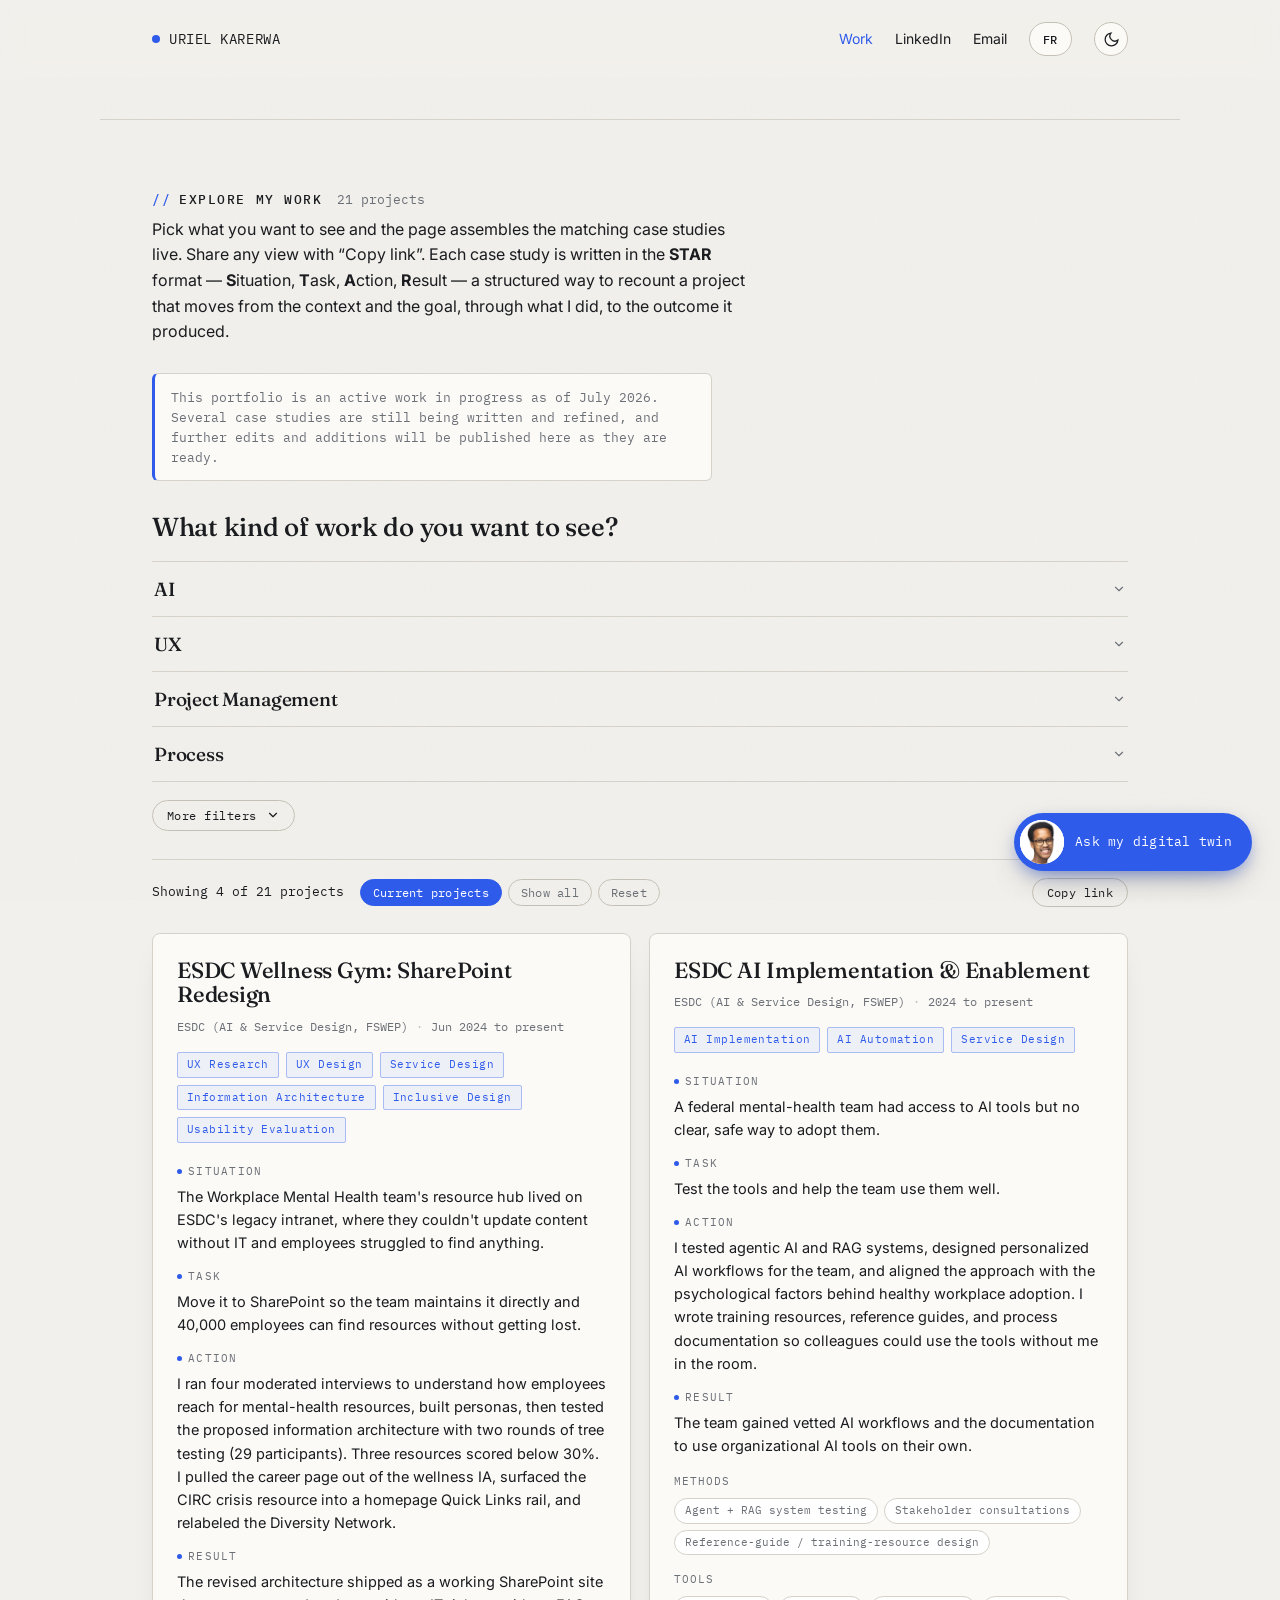
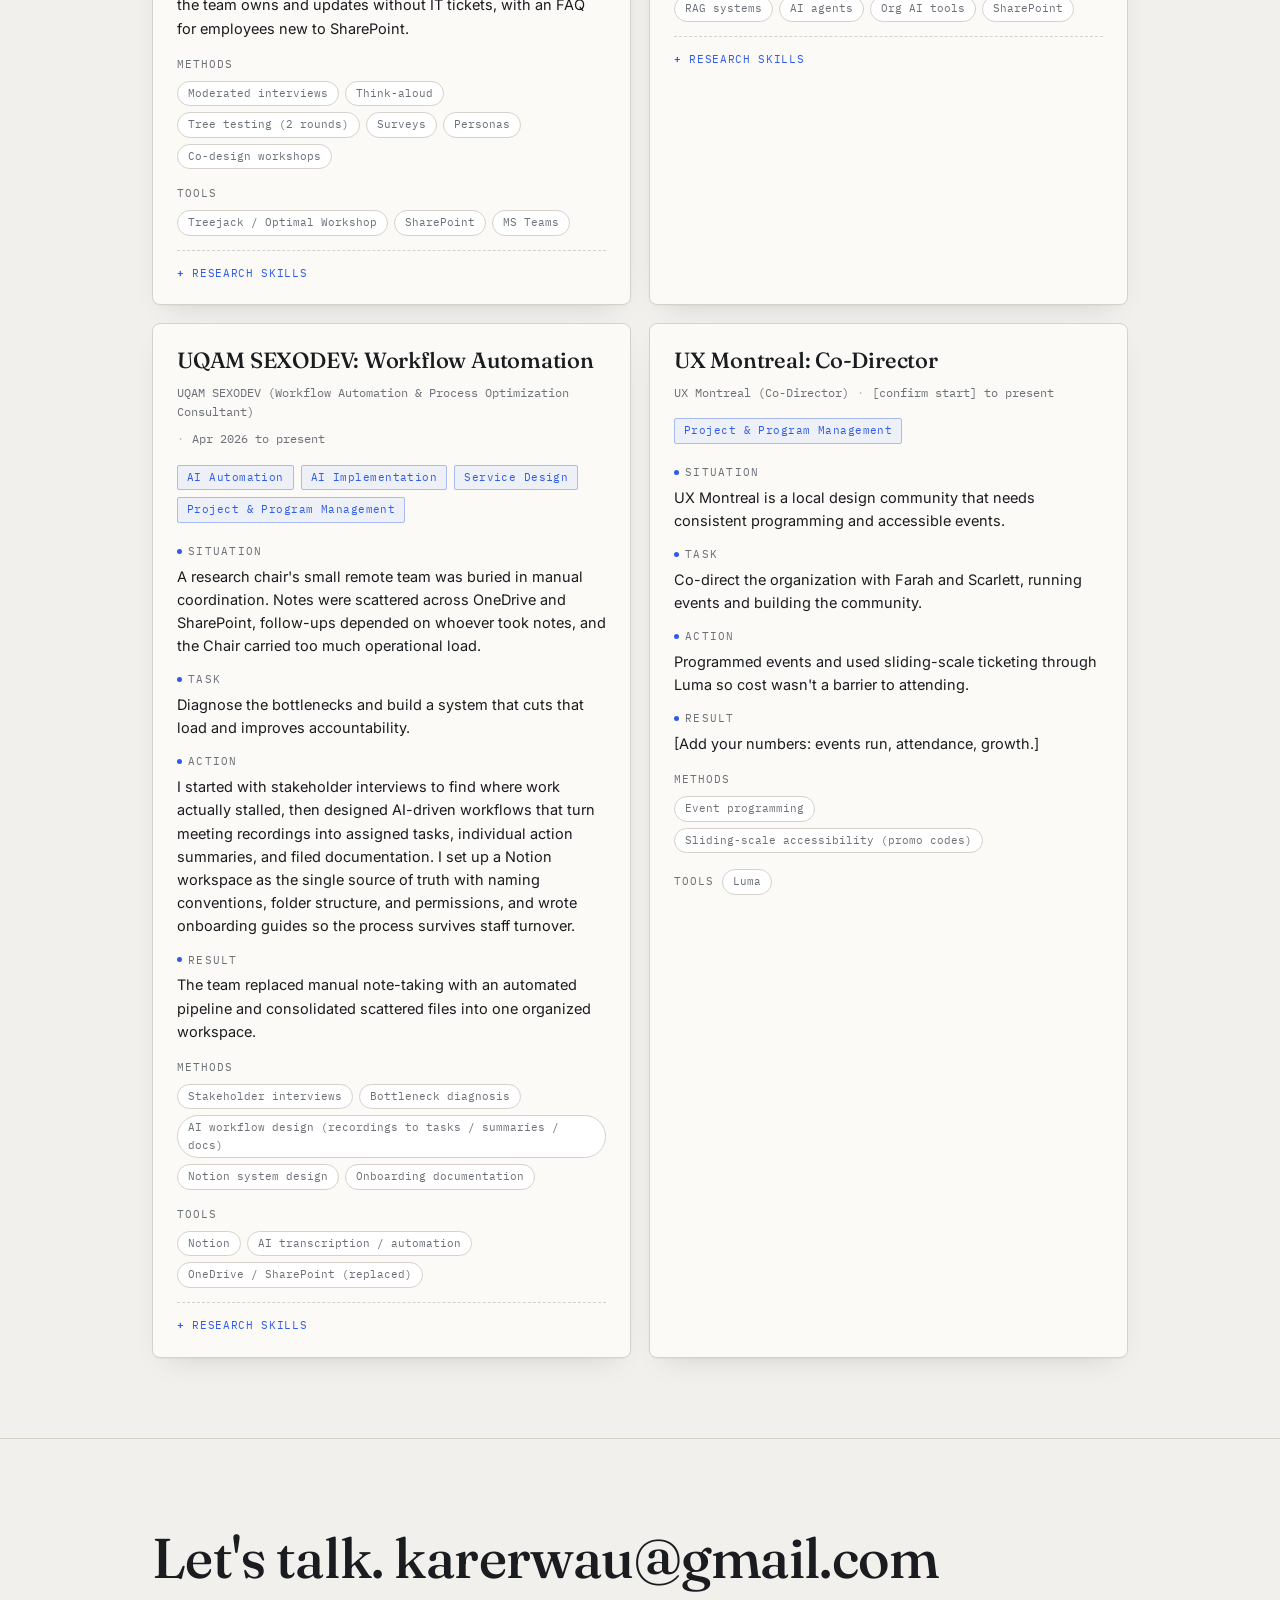
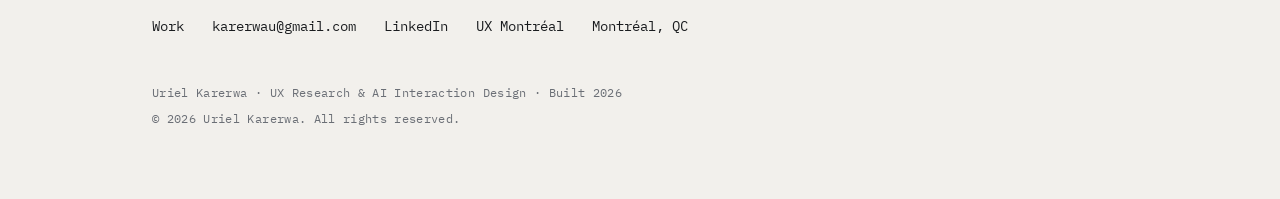
==== commit e529e823: "Collapsible home case studies + footer UX Montreal link and copyright - Each of the 4 home-page case" ====
--- a/work.html
+++ b/work.html
@@ -91,9 +91,11 @@
       <a href="work.html" class="ulink" data-t="nav_work">Work</a>
       <a href="mailto:karerwau@gmail.com" class="ulink">karerwau@gmail.com</a>
       <a href="https://www.linkedin.com/in/uriel-karerwa" target="_blank" rel="noopener" class="ulink">LinkedIn</a>
+      <a href="https://uxmontreal.com" target="_blank" rel="noopener" class="ulink">UX Montréal</a>
       <span>Montréal, QC</span>
     </div>
     <div class="colophon" data-t="foot_colophon">Uriel Karerwa · UX Research &amp; AI Interaction Design · Built 2026</div>
+    <div class="copyright" data-t="foot_copy">© 2026 Uriel Karerwa. All rights reserved.</div>
   </div>
 </footer>
 
--- a/assets/css/site.css
+++ b/assets/css/site.css
@@ -256,6 +256,21 @@
   .block .lbl::before{content:"";width:5px;height:5px;border-radius:50%;background:var(--signal);flex:0 0 auto}
   .block p{font-size:15.5px;line-height:1.6}
 
+  /* collapsible case studies: collapsed shows only the first block full-width;
+     the KPI metrics and media links below stay visible in both states */
+  .case.is-collapsible:not(.is-open) .blocks{grid-template-columns:1fr}
+  .case.is-collapsible:not(.is-open) .blocks .block:nth-child(n+2){display:none}
+  .case-more{
+    margin-top:22px;display:inline-flex;align-items:center;gap:8px;cursor:pointer;
+    font-family:"IBM Plex Mono",monospace;font-size:12.5px;letter-spacing:.03em;color:var(--signal);
+    background:transparent;border:1px solid var(--line-strong);border-radius:100px;padding:7px 15px;
+    transition:border-color .2s var(--ease),color .2s var(--ease),background .2s var(--ease)
+  }
+  .case-more:hover{border-color:var(--signal);background:var(--signal-soft)}
+  .case-more-chev{display:inline-flex}
+  .case-more-chev svg{width:14px;height:14px;stroke:currentColor;fill:none;stroke-width:2;stroke-linecap:round;stroke-linejoin:round;display:block;transition:transform .25s var(--ease)}
+  .case-more[aria-expanded="true"] .case-more-chev svg{transform:rotate(180deg)}
+
   .metrics{margin-top:26px;display:flex;flex-wrap:wrap;gap:10px}
   .metric{
     background:var(--surface);border:1px solid var(--line);border-radius:5px;
@@ -354,6 +369,7 @@
   footer .frow{margin-top:28px;display:flex;flex-wrap:wrap;gap:10px 28px;font-family:"IBM Plex Mono",monospace;font-size:14px}
   footer .frow a{color:var(--ink)}
   .colophon{margin-top:46px;font-family:"IBM Plex Mono",monospace;font-size:11.5px;color:var(--muted);letter-spacing:.03em}
+  .copyright{margin-top:8px;font-family:"IBM Plex Mono",monospace;font-size:11.5px;color:var(--muted);letter-spacing:.03em}
 
   /* reveal on scroll */
   .reveal{opacity:0;transform:translateY(16px);transition:opacity .7s var(--ease),transform .7s var(--ease)}
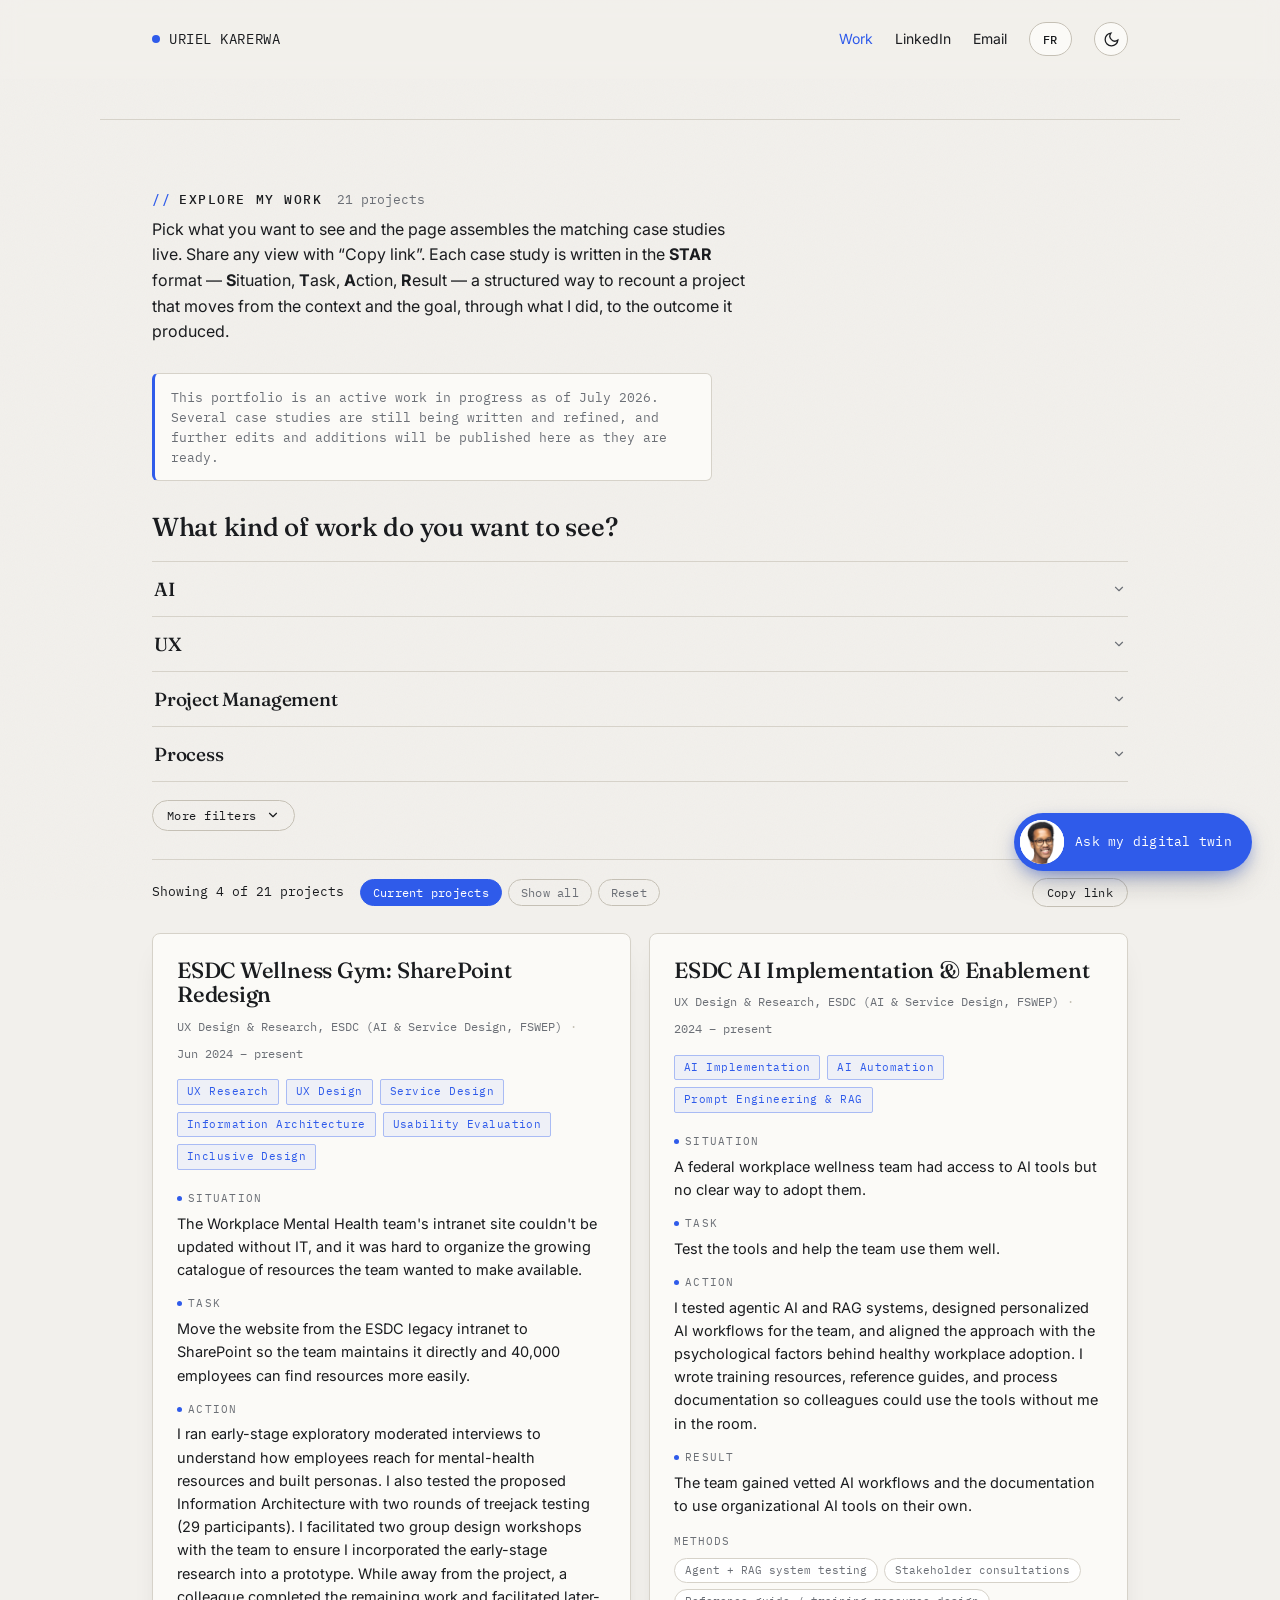
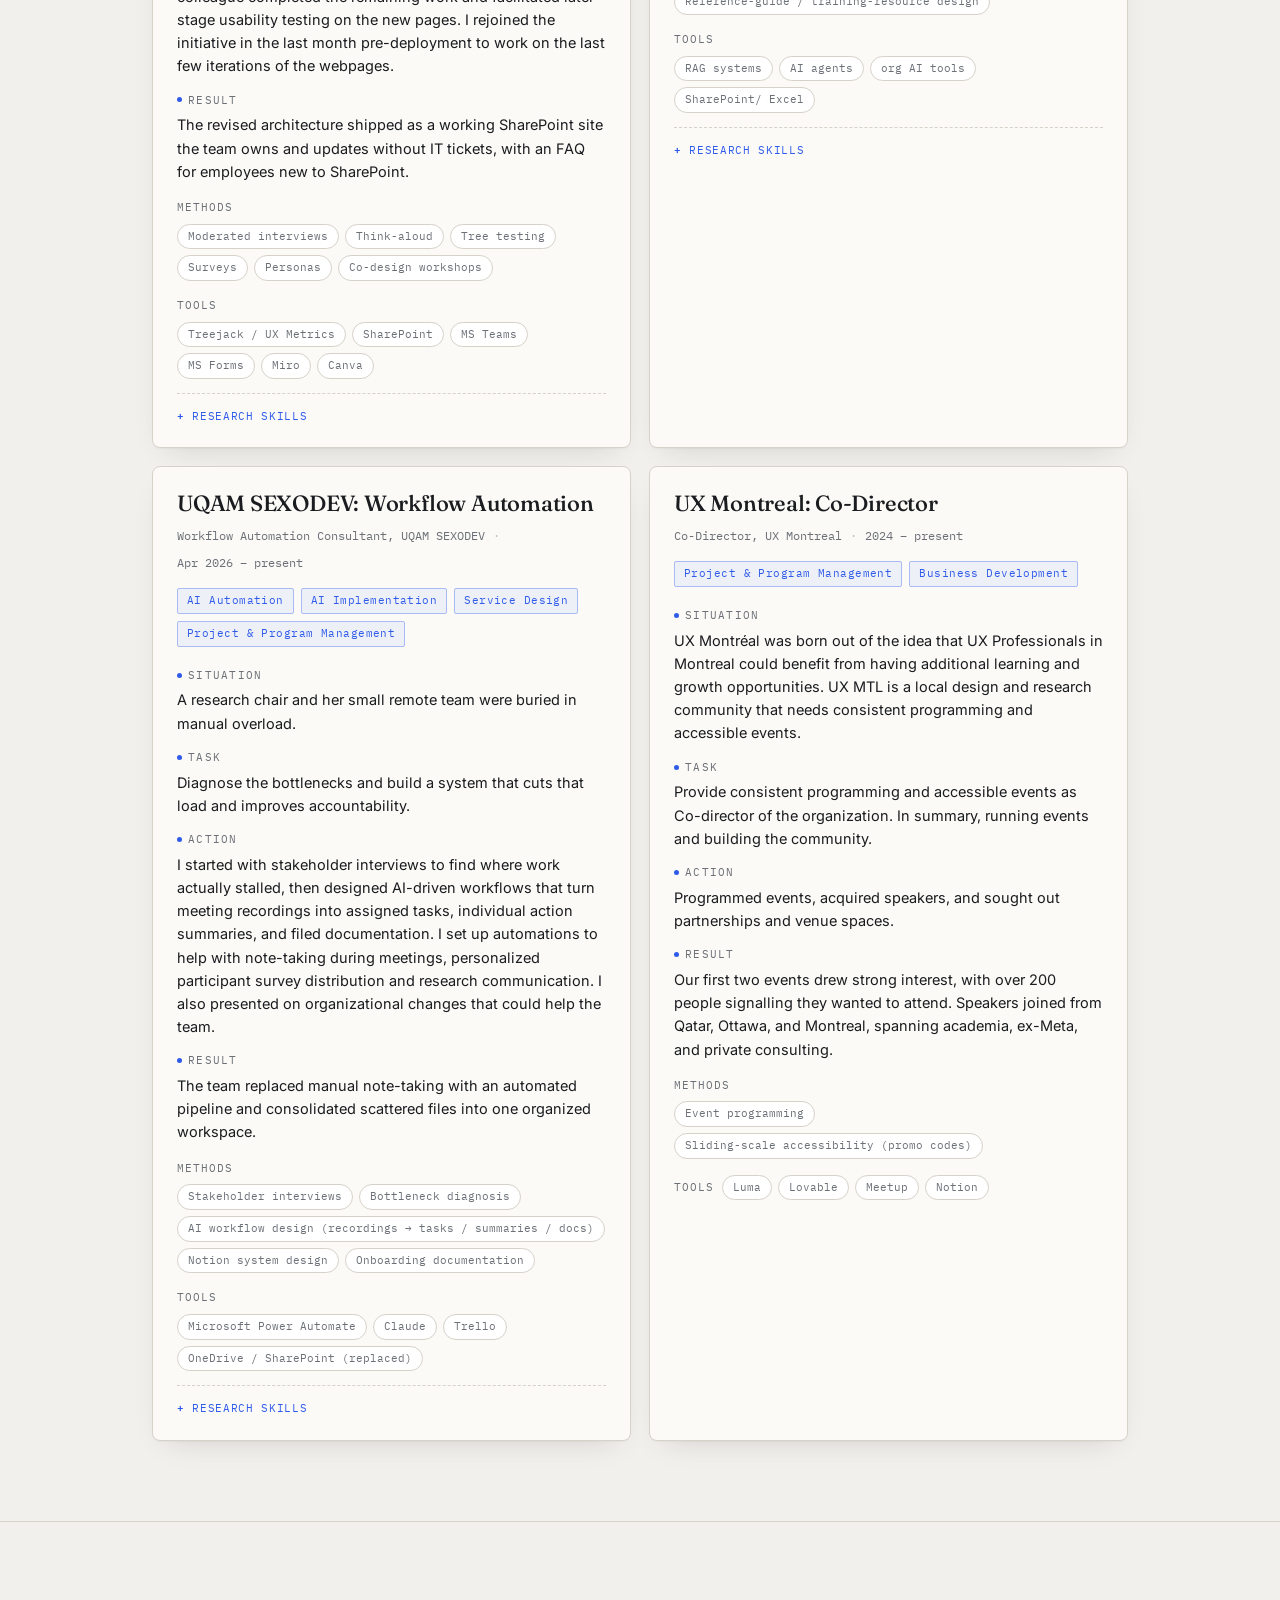
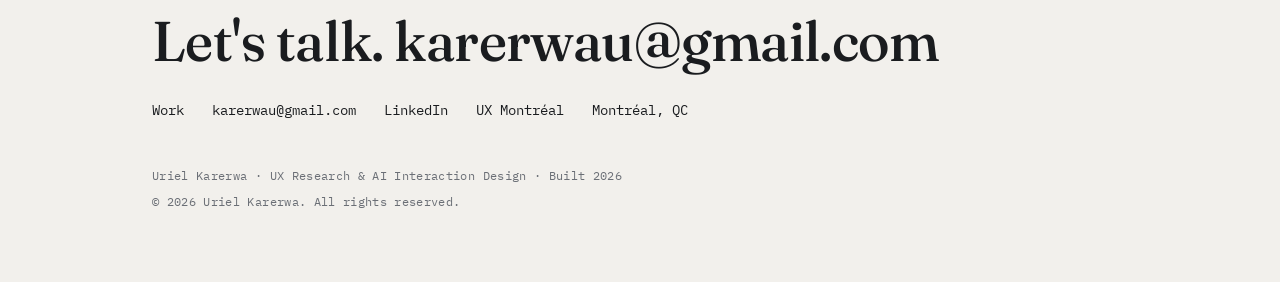
==== commit 19e782b3: "Work page: full bilingual (FR) cards and filter engine - Add a French `fr` block (title, job, dates," ====
--- a/work.html
+++ b/work.html
@@ -46,14 +46,14 @@
 <main id="main">
 
 <div class="section-head wrap" id="explore">
-  <h2 id="pf-title">Explore my work</h2>
+  <h2 id="pf-title" data-t="pf_title">Explore my work</h2>
   <span class="count" id="pf-section-count"></span>
 </div>
 
 <section class="pf-work wrap" aria-labelledby="pf-title">
-  <p class="pf-intro">Pick what you want to see and the page assembles the matching case studies live. Share any view with “Copy link”. Each case study is written in the <strong>STAR</strong> format — <strong>S</strong>ituation, <strong>T</strong>ask, <strong>A</strong>ction, <strong>R</strong>esult — a structured way to recount a project that moves from the context and the goal, through what I did, to the outcome it produced.</p>
+  <p class="pf-intro" data-t="pf_intro">Pick what you want to see and the page assembles the matching case studies live. Share any view with “Copy link”. Each case study is written in the <strong>STAR</strong> format — <strong>S</strong>ituation, <strong>T</strong>ask, <strong>A</strong>ction, <strong>R</strong>esult — a structured way to recount a project that moves from the context and the goal, through what I did, to the outcome it produced.</p>
 
-  <p class="pf-note">This portfolio is an active work in progress as of July 2026. Several case studies are still being written and refined, and further edits and additions will be published here as they are ready.</p>
+  <p class="pf-note" data-t="pf_note">This portfolio is an active work in progress as of July 2026. Several case studies are still being written and refined, and further edits and additions will be published here as they are ready.</p>
 
   <p class="pf-prompt">What kind of work do you want to see?</p>
   <div class="pf-primary" id="pf-primary"></div>
@@ -100,6 +100,7 @@
 </footer>
 
 <script src="assets/js/site.js"></script>
+<script src="assets/js/work-i18n.js"></script>
 <script src="assets/js/portfolio.js"></script>
 <script src="assets/js/twin.js"></script>
 </body>
--- a/assets/css/site.css
+++ b/assets/css/site.css
@@ -169,39 +169,44 @@
 
   /* ---------- intro ---------- */
   .intro{padding-top:64px;padding-bottom:20px}
+  /* the section right after the image band hugs the captions instead of a full gap */
+  .photo-band + .intro{padding-top:26px}
   .intro p.lead{font-size:clamp(22px,2.6vw,30px);line-height:1.42;max-width:24ch;font-family:"Fraunces",serif;font-weight:400}
+  /* breathing room between the methods paragraph and the pull quote */
+  .intro .detail + p.lead{margin-top:34px}
   .intro p.lead .hl{color:var(--signal);font-style:italic}
   .intro .detail{font-family:"Inter",sans-serif;font-size:17px;max-width:62ch;margin-top:24px;color:var(--ink);line-height:1.65}
   .intro .detail.em{font-weight:600;font-size:19px;color:var(--ink);max-width:60ch}
 
   /* ---------- photo band ---------- */
-  .photo-band{margin:52px auto 4px;display:grid;gap:16px;grid-template-columns:1fr}
-  @media(min-width:720px){.photo-band{grid-template-columns:1fr 1.45fr}}
-  .pb-fig{
-    position:relative;margin:0;border:1px solid var(--line);border-radius:8px;overflow:hidden;
-    background:var(--surface);box-shadow:var(--shadow);
+  .photo-band{margin:44px auto 4px;display:grid;gap:16px;grid-template-columns:1fr}
+  /* narrower, left-aligned pair so the images sit with the text column instead of
+     spanning the full width; each image is centre-cropped square */
+  @media(min-width:720px){.photo-band{grid-template-columns:repeat(2,minmax(0,330px));justify-content:start}}
+  .pb-fig{margin:0;display:flex;flex-direction:column}
+  /* the framed image: keeps the existing border, radius and hover treatment */
+  .pb-frame{
+    position:relative;display:block;overflow:hidden;
+    border:1px solid var(--line);border-radius:8px;background:var(--surface);box-shadow:var(--shadow);
     transition:transform .35s var(--ease), box-shadow .35s var(--ease), border-color .35s var(--ease)
   }
-  .pb-fig:hover{transform:translateY(-3px);box-shadow:var(--shadow-lift);border-color:var(--signal-dim)}
-  .pb-fig img{width:100%;height:300px;display:block;object-fit:cover;transition:transform .7s var(--ease)}
-  @media(min-width:720px){.pb-fig img{height:430px}}
-  .pb-fig:hover img{transform:scale(1.04)}
+  .pb-fig:hover .pb-frame{transform:translateY(-3px);box-shadow:var(--shadow-lift);border-color:var(--signal-dim)}
+  .pb-frame img{width:100%;aspect-ratio:1 / 1;display:block;object-fit:cover;object-position:center;transition:transform .7s var(--ease)}
+  .pb-fig:hover .pb-frame img{transform:scale(1.04)}
+  /* caption now sits below the image as block mono text, no overlay or scrim */
   .pb-cap{
-    position:absolute;left:0;right:0;bottom:0;padding:36px 16px 13px;
-    display:flex;align-items:center;gap:9px;
-    font-family:"IBM Plex Mono",monospace;font-size:12px;letter-spacing:.04em;color:#fff;
-    background:linear-gradient(transparent, color-mix(in srgb,var(--ink) 80%, transparent))
+    margin-top:12px;display:flex;align-items:center;gap:9px;
+    font-family:"IBM Plex Mono",monospace;font-size:12px;letter-spacing:.04em;color:var(--muted);line-height:1.4
   }
   .pb-cap .pb-dot{width:6px;height:6px;border-radius:50%;background:var(--signal);flex:0 0 auto;box-shadow:0 0 8px var(--signal)}
   /* placeholder until the photo lands in images/ */
-  .pb-fig.pending{border-style:dashed;border-color:var(--signal-dim);box-shadow:none}
-  .pb-fig.pending img,.pb-fig.pending .pb-cap{display:none}
+  .pb-fig.pending .pb-frame{border-style:dashed;border-color:var(--signal-dim);box-shadow:none}
+  .pb-fig.pending img{display:none}
   .pb-ph{display:none}
   .pb-fig.pending .pb-ph{
     display:flex;flex-direction:column;align-items:center;justify-content:center;gap:7px;
-    min-height:300px;text-align:center;padding:22px;background:var(--surface)
-  }
-  @media(min-width:720px){.pb-fig.pending .pb-ph{min-height:430px}}
+    aspect-ratio:1 / 1;text-align:center;padding:22px;background:var(--surface)
+  }
   .pb-ph .pl{font-family:"IBM Plex Mono",monospace;font-size:11px;letter-spacing:.12em;color:var(--signal)}
   .pb-ph .pn{font-family:"IBM Plex Mono",monospace;font-size:12.5px;color:var(--muted);word-break:break-all}
 
